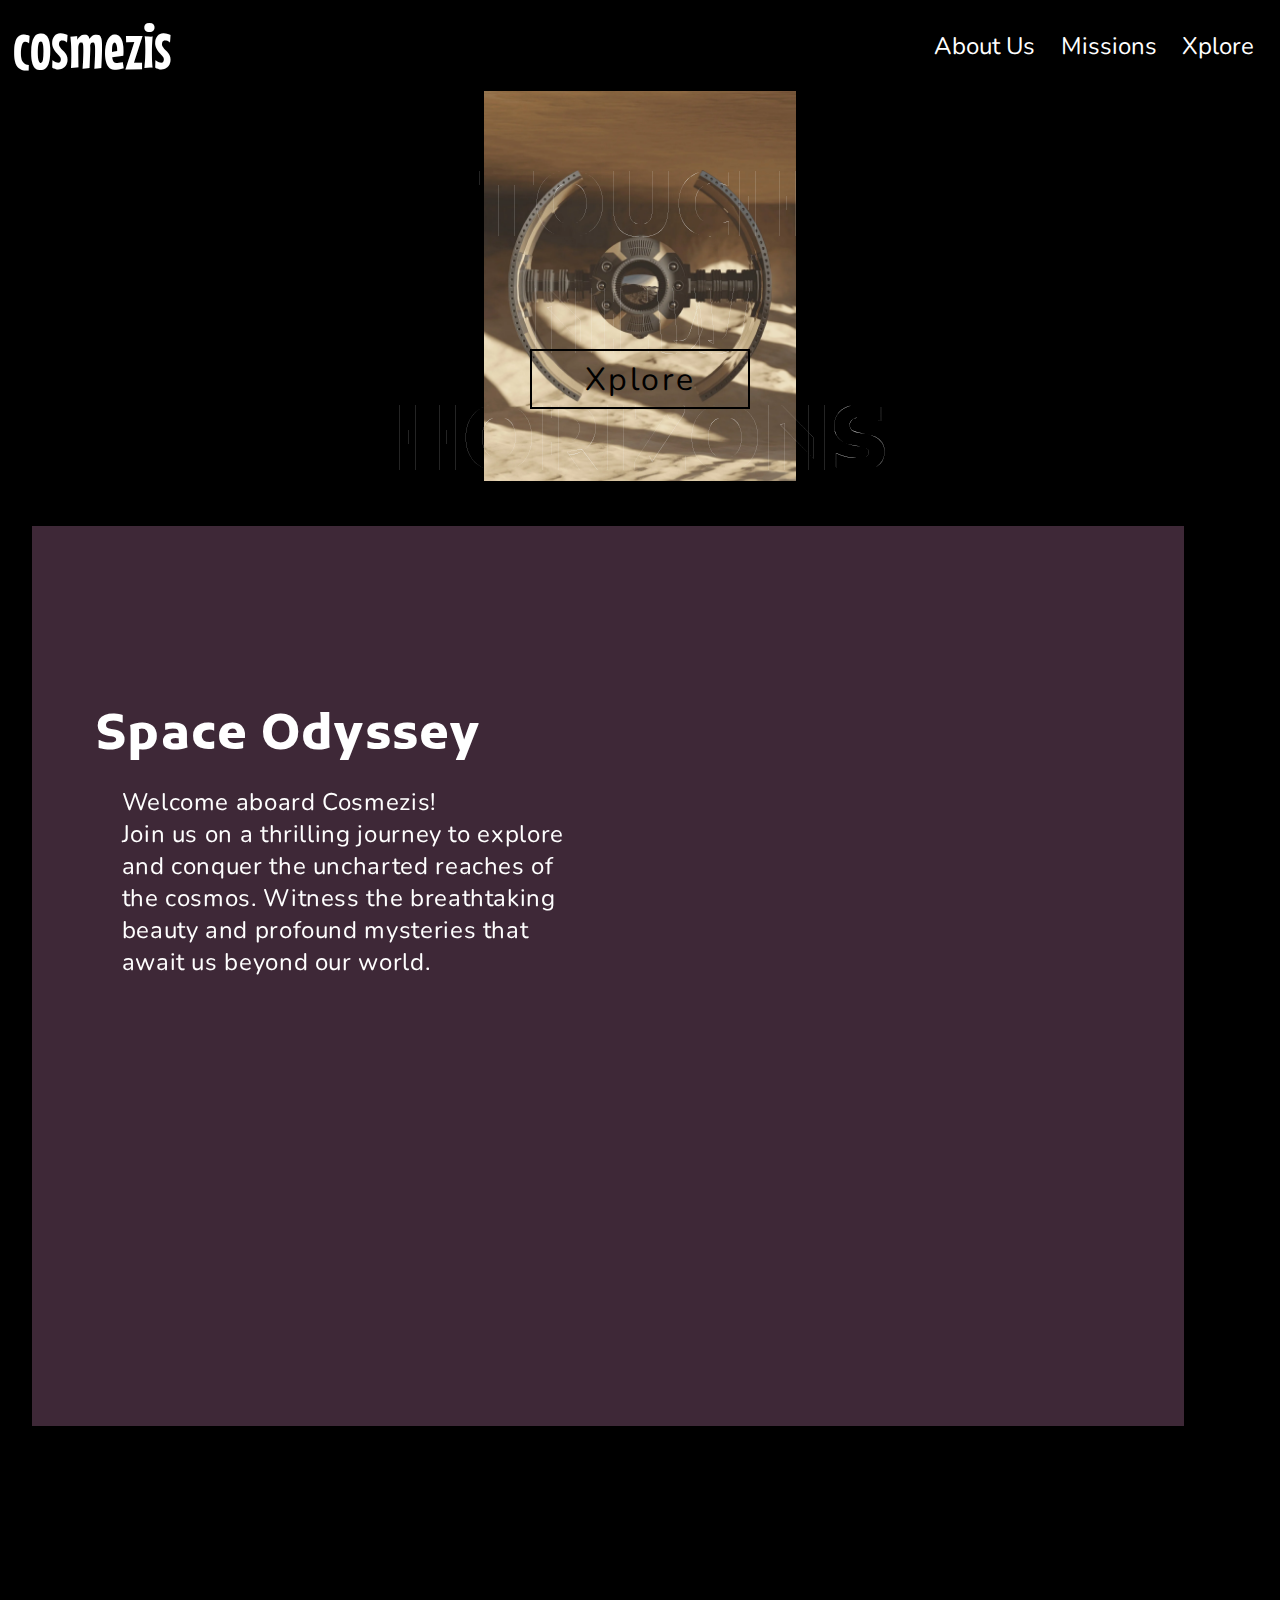
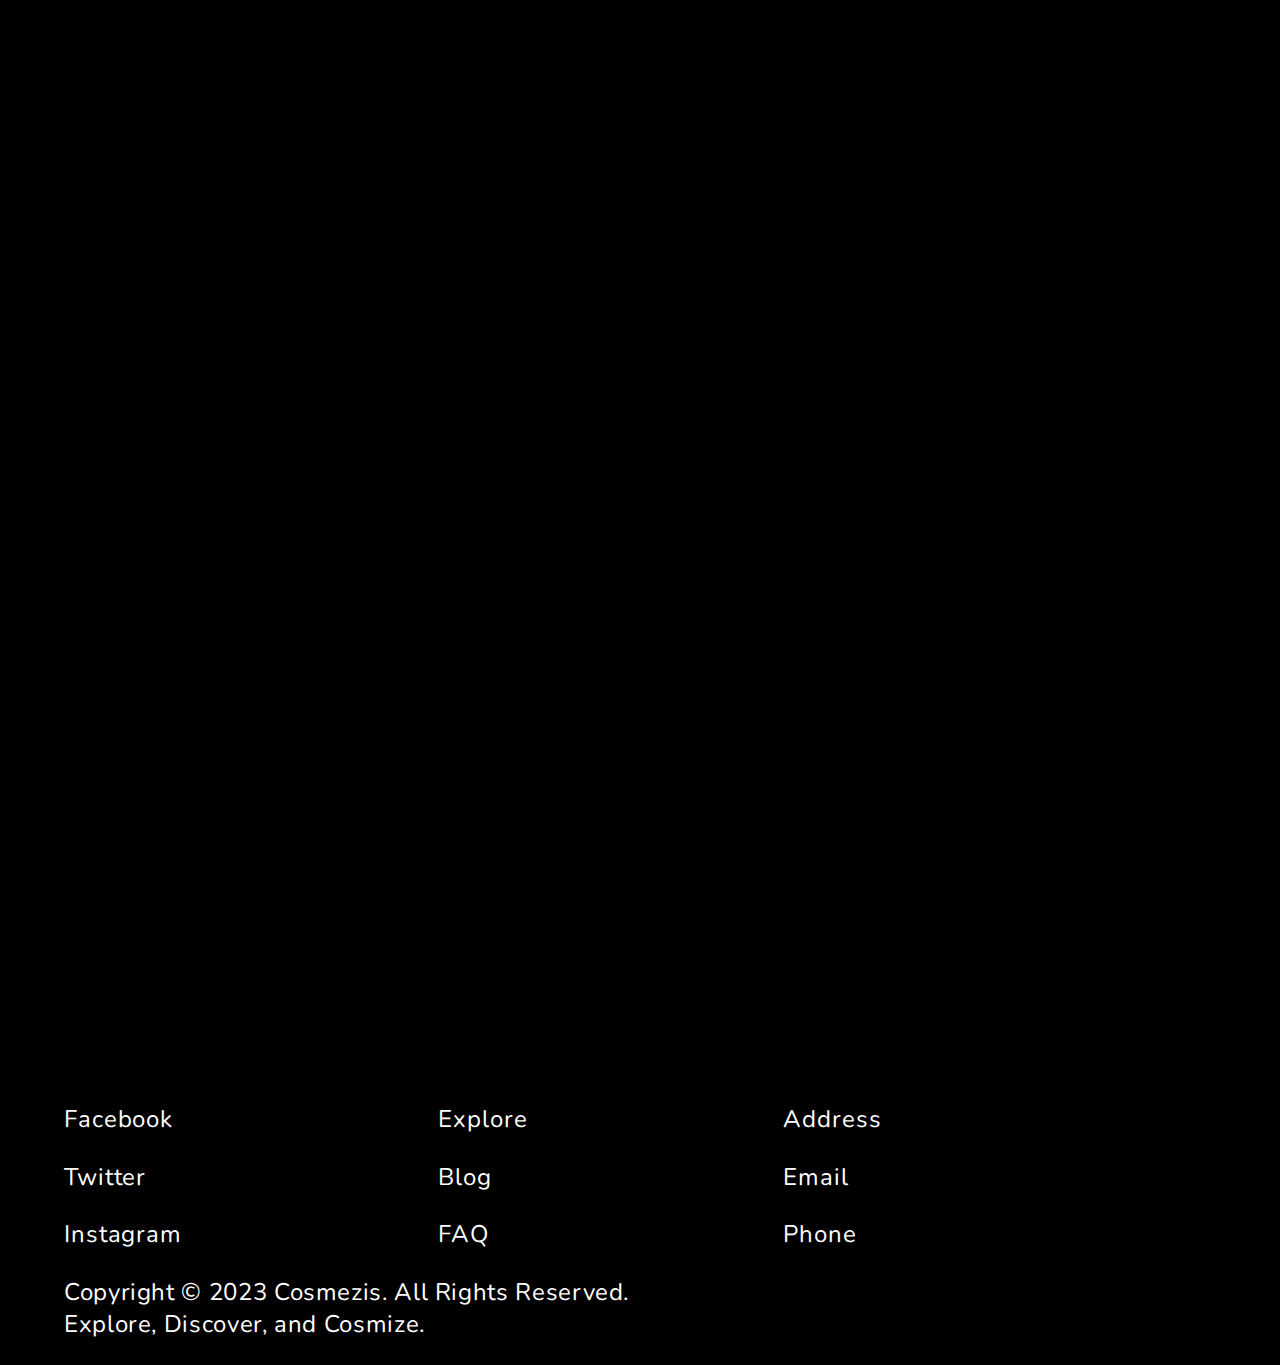
==== index.html @ ed0ce838 "transitions, button, and some effects" ====
<!DOCTYPE html>
<html lang="en">

<head>
    <meta charset="UTF-8">
    <meta name="viewport" content="width=device-width, initial-scale=1.0">


    <link rel="icon" type="image/webp" size="32x32" href="./img/cosmezis_logo.webp">
    <link
        href="https://fonts.googleapis.com/css2?family=Kufam&family=Mouse+Memoirs&family=Nunito:wght@200;300&display=swap"
        rel="stylesheet">
    <link rel="stylesheet" href="style.css">
    <script defer src="app.js"></script>
    <title>cosmezis</title>
</head>

<body>
    <nav>
        <div class="logo">
            <a href="">cosmezis</a>
        </div>
        <ul>
            <li><a class="nav-link" href="#about_us">About Us</a></li>
            <li><a class="nav-link" href="#missions">Missions</a></li>
            <li><a class="nav-link" href="">Xplore</a></li>
        </ul>
    </nav>
    <main>
        <section class="hero">
            <video autoplay loop muted playsinline class="hero_video">
                <source src="vid/by-Timo-Herbert-from-Pixabay.mp4" type="video/mp4">
            </video>
            <div class="hero_img"><img class="hiddenhero" src="img/pexels-Photo-by-Kristaps.webp"></div>
            <h1 class="hero_text hidden-hero-text">TOUCH NEW HORIZONS</h1>
            <button class="hero_btn">Xplore</button>
        </section>
        <section class="space hidden">
            <div class="space_text hidden">
                <h2 class="space_h">Space Odyssey</h2>
                <p class="space_p">Welcome aboard Cosmezis!<br>
                    Join us on a thrilling journey to explore<br>
                    and conquer the uncharted reaches of<br>
                    the cosmos. Witness the breathtaking <br>
                    beauty and profound mysteries that <br>
                    await us beyond our world.</p>
            </div>
            <div class="space_achieve hidden">
                <div>
                    <h3>250</h3>
                    <p>Galactic Destinations</p>
                </div>
                <div>
                    <h3>150</h3>
                    <p>Successful Missions</p>
                </div>
                <div>
                    <h3>500+</h3>
                    <p>Astro-Enthusiasts</p>
                </div>
            </div>
            <div class="space_img-bg hidden">
                <img src="img/dyson-sphere.webp" class="space_img hidden">
            </div>
        </section>
        <section class="about" id="about_us">
            <video autoplay loop muted playsinline class="about_video">
                <source src="vid/by-9991096-from-Pixabay.mp4" type="video/mp4">
            </video>
            <div class="about_text hidden">
                <div class="about_bg hidden">
                    <h2>About Us</h2>
                    <div class="about_p_bg hidden">
                        <p class="about_p">At Cosmezis, we're passionate pioneers of humanity's
                            cosmic adventure. Our team of bright minds and
                            fearless visionaries is committed to breaking barriers
                            and seeking hidden mysteries that lie beyond Earth.
                            Established in 2023, we've been on a remarkable
                            journey, fueled by the desire to explore, understand,
                            and touch new horizons in the universe.

                        <p class="p2">Our team comprises a diverse mix of scientists,
                            engineers, astronauts, and forward-thinkers, each
                            bringing their unique expertise to the cosmic journey.</p>
                        </p>
                    </div>

                </div>
            </div>
        </section>
        <section class="missions hiddenimg" id="missions">
            <h2 class="mission_h">Our Missions</h2>
            <div class="mission_img">
                <img class="hidden" src="img/space-colony.webp"><img class="hidden" src="img/alien-planet.webp"><img
                    class="hidden" src="img/black-hole-home.webp">
            </div>
        </section>
    </main>
    <footer>
        <div>
            <ul class="f-li">
                <li>Facebook</li>
                <li>Twitter</li>
                <li>Instagram</li>
            </ul>
            <ul class="f-li">
                <li>Explore</li>
                <li>Blog</li>
                <li>FAQ</li>
            </ul>
            <ul class="f-li">
                <li>Address</li>
                <li>Email</li>
                <li>Phone</li>
            </ul>
        </div>
        <p>Copyright © 2023 Cosmezis. All Rights Reserved.
            <br>Explore, Discover, and Cosmize.
        </p>
    </footer>
</body>

</html>
---- style.css ----
:root {
    --bg-color: #000000;
    --space-bg-col1: #3e2837;
    --space-bg-col2: #986189;
    --about-bg-col1: #71948d;
    --about-bg-col2: #4c674f;
    --missions-bg-col: #c28d3d;
    --text-color: #fff;
}

* {
    margin: 0;
    padding: 0;
    box-sizing: border-box;
}

html,
body {
    max-width: 100%;
    overflow-x: hidden;
    background-color: var(--missions-bg-col);
    color: var(--text-color);
}

main {
    display: flex;
    flex-direction: column;
    justify-content: center;
    align-items: center;
    background-color: var(--bg-color);
    color: var(--text-color);
}

/* body text and headings */
h2 {
    font-family: Kufam;
    font-size: 3rem;
    letter-spacing: .1vw;
}

h3 {
    font-size: 3rem;
}

h1 {
    font-family: Kufam;
    font-size: 7vw;
}

p {
    font-family: Nunito;
    font-size: 1.5rem;
    letter-spacing: .05vw;
}

footer,
.f-li {
    font-size: 1.5rem;
}

@media screen and (max-width: 992px) {
    h2 {
        font-size: 2.5rem;
    }

    h3 {
        font-size: 2.5rem;
    }

    p {
        font-size: 1.2rem;
    }

    nav ul .nav-link {
        font-size: 1.2rem;
    }

    footer,
    .f-li {
        font-size: 1.2rem;
    }
}

@media screen and (max-width: 450px) {
    h2 {
        font-size: 2rem;
    }

    h3 {
        font-size: 2rem;
    }

    p {
        font-size: 1rem;
    }

    nav ul .nav-link {
        font-size: .8rem;
    }

    footer,
    .f-li {
        font-size: 1rem;
    }
}

/* logo */
nav .logo a {
    font-family: Mouse Memoirs;
    font-size: 5vw;
    text-decoration: none;
    color: var(--text-color);
}

/* nav */
nav .nav-link {
    text-decoration: none;
    font-family: Nunito;
    color: var(--text-color);
    font-size: 1.5rem;
    position: relative;
}

nav .nav-link::after {
    content: '';
    width: 0;
    height: 2px;
    position: absolute;
    bottom: 0;
    left: 50%;
    transform: translateX(-50%);
    background: var(--text-color);
    transition: width 0.3s;
}

nav .nav-link:hover::after {
    width: 70%;
}

nav {
    display: flex;
    justify-content: space-between;
    color: var(--text-color);
    background-color: var(--bg-color);
    align-items: center;
    padding: 1vh 1vw;
}

nav ul {
    list-style: none;
    display: flex;
    gap: 2vw;
    margin-right: 1vw;
}

/* hero */
.hero {
    position: relative;
    padding: 10vh 10vw;
    display: flex;
    flex-direction: column;
    justify-content: center;
    align-items: center;
    background-color: var(--bg-color);
}

.hero video {
    max-height: 90%;
    max-width: 90vw;
    object-fit: cover;
}

.hero_text,
.hero_img,
.hero_btn {
    position: absolute;
    text-align: center;
}

.hero_text {
    top: 5vw;
}

.hero_btn {
    bottom: -2vh;
    width: 220px;
    height: 60px;
    position: relative;
    transition-duration: 0.3s;
    transition-timing-function: ease-out;
    background-color: transparent;
    border: 2px solid black;
    font-family: Nunito;
    font-size: 2rem;
    letter-spacing: .2vw;
    color: black;
    overflow: hidden;
}

.hero_btn:hover {
    transform: translateY(-8px);
}

.hero_img img {
    max-height: 100%;
    max-width: 70%;
    object-fit: contain;
}

.hero_img {
    top: 0;
    left: 0;
    right: 0;
    bottom: 0;
}

/* space odyssey section */
.space {
    position: relative;
    background-color: var(--space-bg-col1);
    margin-top: 5vh;
    height: 100vh;
    width: 90vw;
    margin-right: 5vw;
    display: flex;
    flex-direction: column;
}

.space_img-bg {
    background-color: var(--space-bg-col2);
    max-height: 80vh;
    max-width: 30vw;
    padding-bottom: 4vh;
    position: absolute;
    right: -10vh;
    bottom: 10vh;
}

.space_img {
    width: 100%;
    margin-top: -9vh;
    margin-left: -3vw;
}

.space_text {
    padding-top: 20vh;
    padding-left: 5vw;
}

.space_text p {
    padding-top: 2vh;
    padding-left: 2vw;
}

.space_achieve {
    display: flex;
    gap: 2vw;
    padding-top: 10vh;
    padding-left: 5vw;
}

/* about section */
.about {
    max-width: 100%;
    object-fit: cover;
    position: relative;
    background-color: var(--bg-color);
    overflow: hidden;
}

.about_text {
    position: absolute;
    top: 10vh;
    left: 10vw;
}

.about_bg {
    padding: 2vh;
    width: 50vw;
    height: 50vh;
}

.about_p_bg {
    padding: 1vh;
    margin-left: 3vw;
    width: 50vw;
    position: absolute;
    top: 10vh;
}

.about_bg {
    background-color: var(--about-bg-col1);
}

.about_p_bg {
    background-color: var(--about-bg-col2);
}

.p2 {
    padding-top: 1vh;
}

/* missions section */
.missions {
    width: 100%;
    background: var(--missions-bg-col);
    padding-top: 8vh;
    padding-bottom: 8vh;
}

.mission_h {
    margin-left: 10vw;
    padding-bottom: 3vh;
}

.mission_img {
    display: flex;
    flex-direction: row;
    justify-content: center;
    gap: 10vw;
}

.mission_img img {
    width: 20vw;
}

/* footer section */
footer {
    background-color: var(--bg-color);
    display: flex;
    flex-direction: column;
    padding: 5vw;
    padding-bottom: 2vw;
}

footer div {
    display: flex;
    flex-direction: row;
    gap: 20vw;
}

.f-li {
    list-style: none;
    font-family: Nunito;
    letter-spacing: .1vh;
}

footer ul li {
    margin-bottom: 2vw;
}

/* transition */

.no-webkit-fill {
    -webkit-text-fill-color: #fff !important;
}

.hidden {
    opacity: 0;
    filter: blur(5px);
    transform: translateX(-100%);
    transition: all 1s;
}

.hiddenimg {
    opacity: 0;
    filter: blur(5px);
    transform: translateX(-100%);
    transition: all .5s;
}

.hidden-hero-text {
    opacity: 0;
    -webkit-text-fill-color: transparent;
    -webkit-text-stroke: 0.1px white;
    transform: translateY(30vh);
    transition: all 1.5s ease-in-out;
}

.hiddenhero {
    opacity: 0;
    transform: scale(.8);
    transition: all 1.5s ease;
}

.show {
    opacity: 1;
    filter: blur(0);
    transform: translateX(0);
    transform: scale(1);
}



















/* for small screens */
@media screen and (max-width: 990px) {
    .space_img-bg {
        background-color: transparent;
        bottom: 5vh;
    }

    .hero_btn {
        bottom: -6vh;
        font-size: 1.3rem;
        width: 160px;
        height: 45px;
    }
}

@media screen and (max-width: 550px) {
    .space {
        max-height: 75vh;
        margin-right: 0;
    }

    .space_img-bg {
        background-color: transparent;
        right: 30vw;
        max-height: 60vh;
        padding-bottom: 0vh;
        top: 67vh;
    }

    .space_img {
        width: 100%;
    }

    .space_text {
        padding-top: 10vh;
    }

    .about {
        max-height: 90vh;
    }

    .about_bg {
        width: 70vw;
        height: 50vh;
    }

    .about_p_bg {
        width: 70vw;
    }

    .space_achieve {
        padding-top: 5vh;

    }

    .hero_btn {
        bottom: -6vh;
        font-size: 1.3rem;
        width: 120px;
        height: 40px;
    }
}

@media screen and (max-width: 420px) {
    .hero_btn {
        bottom: -7vh;
        font-size: 1rem;
        width: 100px;
        height: 30px;
        border: 1px solid black;
    }
}
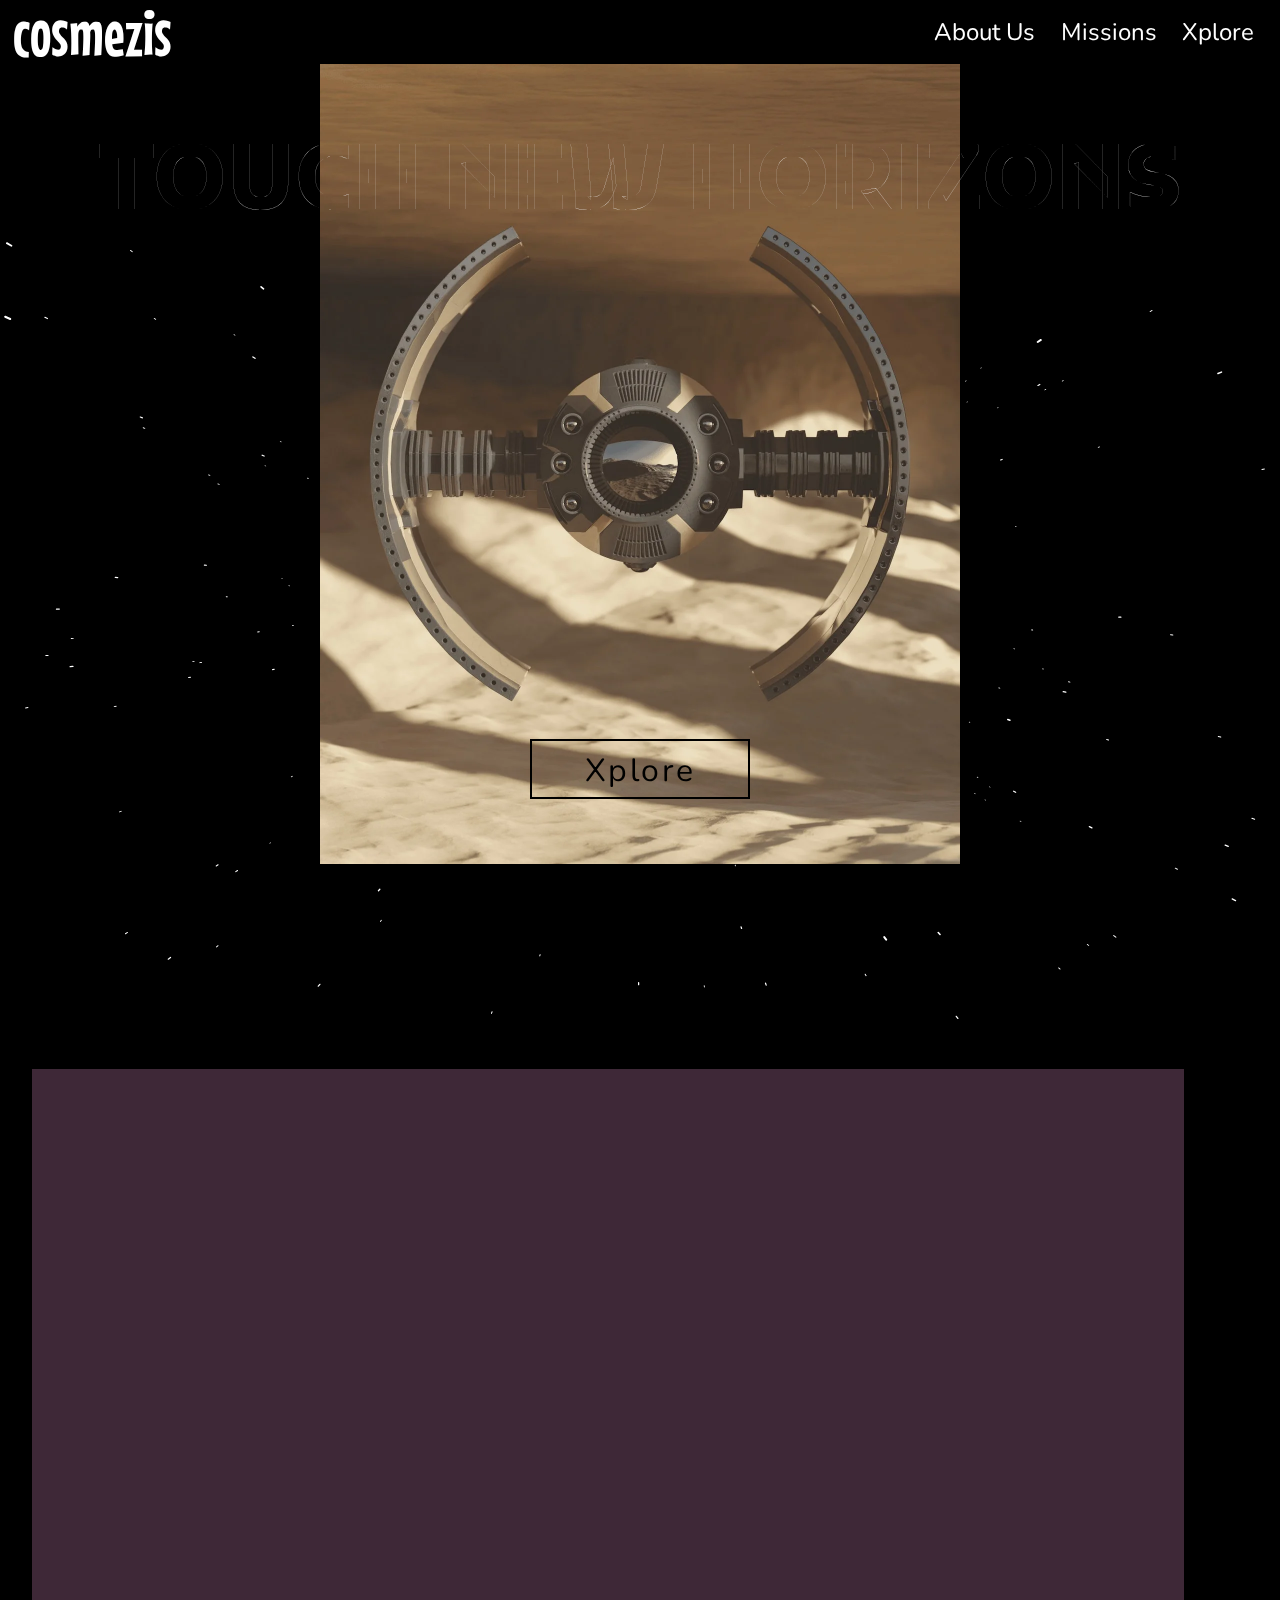
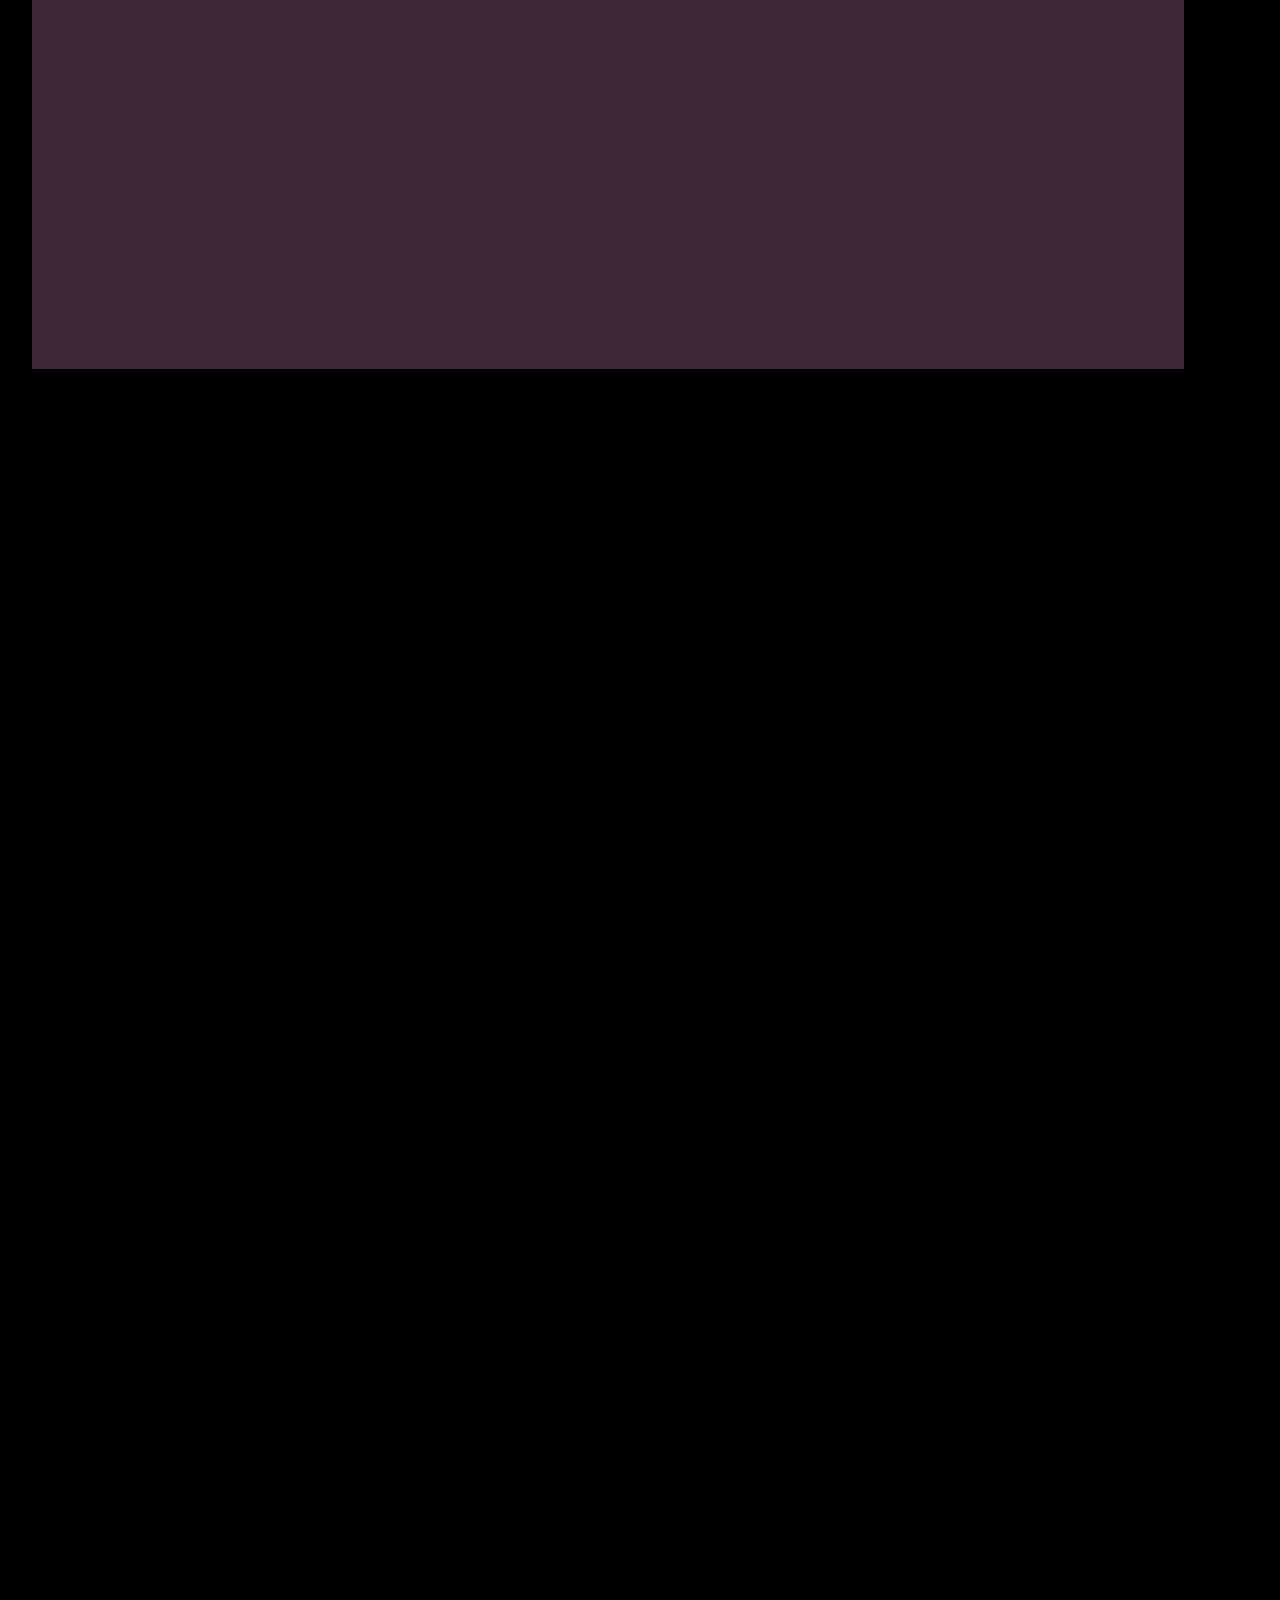
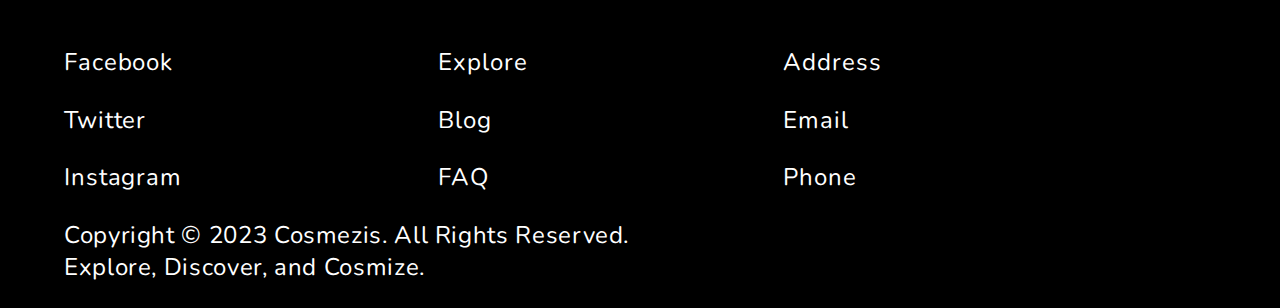
==== commit dd759462: "hero background and border animation and play music in page" ====
--- a/index.html
+++ b/index.html
@@ -28,12 +28,20 @@
     </nav>
     <main>
         <section class="hero">
-            <video autoplay loop muted playsinline class="hero_video">
-                <source src="vid/by-Timo-Herbert-from-Pixabay.mp4" type="video/mp4">
+            <div class="star"><canvas id="c"></canvas></div>
+            <!-- <video autoplay loop muted playsinline class="hero_video"> -->
+            <source src="vid/by-Timo-Herbert-from-Pixabay.mp4" type="video/mp4">
             </video>
             <div class="hero_img"><img class="hiddenhero" src="img/pexels-Photo-by-Kristaps.webp"></div>
             <h1 class="hero_text hidden-hero-text">TOUCH NEW HORIZONS</h1>
-            <button class="hero_btn">Xplore</button>
+            <div class="hero_btn hidden-hero-btn">
+                <a href="#">
+                    <span></span>
+                    <span></span>
+                    <span></span>
+                    <span></span>Xplore</a>
+            </div>
+            <!-- <button class="hero_btn hidden-hero-btn">Xplore</button> -->
         </section>
         <section class="space hidden">
             <div class="space_text hidden">
@@ -95,6 +103,10 @@
                     class="hidden" src="img/black-hole-home.webp">
             </div>
         </section>
+        <audio id="spaceMusic">
+            <source src="music/after-dark-pandora-cody-chillwithme.mp3" type="audio/mp3">
+            <source src="music/KQEJO-emphasis.mp3" type="audio/mp3">
+        </audio>
     </main>
     <footer>
         <div>
@@ -118,6 +130,7 @@
             <br>Explore, Discover, and Cosmize.
         </p>
     </footer>
+    <div></div>
 </body>
 
-</html>
+</html>--- a/style.css
+++ b/style.css
@@ -29,6 +29,7 @@
     align-items: center;
     background-color: var(--bg-color);
     color: var(--text-color);
+    padding-top: 5vw;
 }
 
 /* body text and headings */
@@ -138,12 +139,21 @@
 }
 
 nav {
+    position: fixed;
+    top: 0;
+    left: 0;
+    right: 0;
+    z-index: 5;
     display: flex;
     justify-content: space-between;
     color: var(--text-color);
     background-color: var(--bg-color);
     align-items: center;
     padding: 1vh 1vw;
+    margin-top: 0;
+    margin-bottom: 0;
+    max-height: 5vw;
+    transition: 0.5s;
 }
 
 nav ul {
@@ -162,13 +172,24 @@
     justify-content: center;
     align-items: center;
     background-color: var(--bg-color);
-}
-
-.hero video {
+
+    overflow: hidden;
+    width: 100%;
+}
+
+/* .hero video {
     max-height: 90%;
     max-width: 90vw;
     object-fit: cover;
-}
+} */
+
+.hero .star {
+    aspect-ratio: 16 / 9;
+    max-height: 90%;
+    max-width: 90vw;
+    object-fit: cover;
+}
+
 
 .hero_text,
 .hero_img,
@@ -181,29 +202,9 @@
     top: 5vw;
 }
 
-.hero_btn {
-    bottom: -2vh;
-    width: 220px;
-    height: 60px;
-    position: relative;
-    transition-duration: 0.3s;
-    transition-timing-function: ease-out;
-    background-color: transparent;
-    border: 2px solid black;
-    font-family: Nunito;
-    font-size: 2rem;
-    letter-spacing: .2vw;
-    color: black;
-    overflow: hidden;
-}
-
-.hero_btn:hover {
-    transform: translateY(-8px);
-}
-
 .hero_img img {
     max-height: 100%;
-    max-width: 70%;
+    max-width: 70vw;
     object-fit: contain;
 }
 
@@ -377,6 +378,12 @@
     transition: all 1.5s ease-in-out;
 }
 
+.hidden-hero-btn {
+    opacity: 0;
+    transform: translateY(10vh);
+    transition: all 1s ease-in-out;
+}
+
 .hiddenhero {
     opacity: 0;
     transform: scale(.8);
@@ -390,25 +397,163 @@
     transform: scale(1);
 }
 
-
-
-
-
-
-
-
-
-
-
-
-
-
-
-
-
-
-
-/* for small screens */
+nav.fixed {
+    position: fixed;
+    top: 0;
+    left: 0;
+    right: 0;
+    background-color: var(--bg-color);
+    z-index: 1;
+    transition: 0.5sec;
+}
+
+
+/* hero button */
+
+.hero_btn {
+    /* bottom: 15vh; */
+    width: 220px;
+    height: 60px;
+    position: relative;
+    background-color: transparent;
+    border: 2px solid black;
+    font-family: Nunito;
+    font-size: 2rem;
+    letter-spacing: .2vw;
+    overflow: hidden;
+    padding-top: .9vh;
+}
+
+.hero_btn a {
+    text-decoration: none;
+    color: #000000;
+}
+
+.hero_btn:hover {
+    transform: translateY(-8px);
+    transition: all .3s ease-in-out;
+}
+
+.hero_btn a span {
+    position: absolute;
+    display: block;
+}
+
+.hero_btn a span:nth-child(1) {
+    top: 0;
+    left: -100%;
+    width: 100%;
+    height: 2px;
+    background: linear-gradient(90deg, transparent, #000000);
+    animation: xo-speed-1 1s linear infinite;
+}
+
+@keyframes xo-speed-1 {
+    0% {
+        left: -100%;
+    }
+
+    50%,
+    100% {
+        left: 100%;
+    }
+}
+
+.hero_btn a span:nth-child(2) {
+    top: -100%;
+    right: 0;
+    width: 2px;
+    height: 100%;
+    background: linear-gradient(180deg, transparent, #000000);
+    animation: btn-anim2 1s linear infinite;
+    animation-delay: .25s
+}
+
+@keyframes btn-anim2 {
+    0% {
+        top: -100%;
+    }
+
+    50%,
+    100% {
+        top: 100%;
+    }
+}
+
+.hero_btn a span:nth-child(3) {
+    bottom: 0;
+    right: -100%;
+    width: 100%;
+    height: 2px;
+    background: linear-gradient(270deg, transparent, #000000);
+    animation: btn-anim3 1s linear infinite;
+    animation-delay: .5s
+}
+
+@keyframes btn-anim3 {
+    0% {
+        right: -100%;
+    }
+
+    50%,
+    100% {
+        right: 100%;
+    }
+}
+
+.hero_btn a span:nth-child(4) {
+    bottom: -100%;
+    left: 0;
+    width: 2px;
+    height: 100%;
+    background: linear-gradient(360deg, transparent, #000000);
+    animation: btn-anim4 1s linear infinite;
+    animation-delay: .75s
+}
+
+@keyframes btn-anim4 {
+    0% {
+        bottom: -100%;
+    }
+
+    50%,
+    100% {
+        bottom: 100%;
+    }
+}
+
+
+
+
+
+
+
+
+
+
+
+
+
+/* for diffrent screens */
+@media screen and (min-width: 1000px) {
+    .hero .star {
+        aspect-ratio: 16 / 9;
+        max-height: 90%;
+        max-width: 100vw;
+        object-fit: cover;
+    }
+
+    .hero_img img {
+        max-height: 100%;
+        max-width: 50vw;
+        object-fit: contain;
+    }
+
+    .hero_btn {
+        bottom: 15vh;
+    }
+}
+
 @media screen and (max-width: 990px) {
     .space_img-bg {
         background-color: transparent;
@@ -464,7 +609,7 @@
     }
 
     .hero_btn {
-        bottom: -6vh;
+        bottom: -5vh;
         font-size: 1.3rem;
         width: 120px;
         height: 40px;
@@ -473,7 +618,7 @@
 
 @media screen and (max-width: 420px) {
     .hero_btn {
-        bottom: -7vh;
+        bottom: -3.5vh;
         font-size: 1rem;
         width: 100px;
         height: 30px;
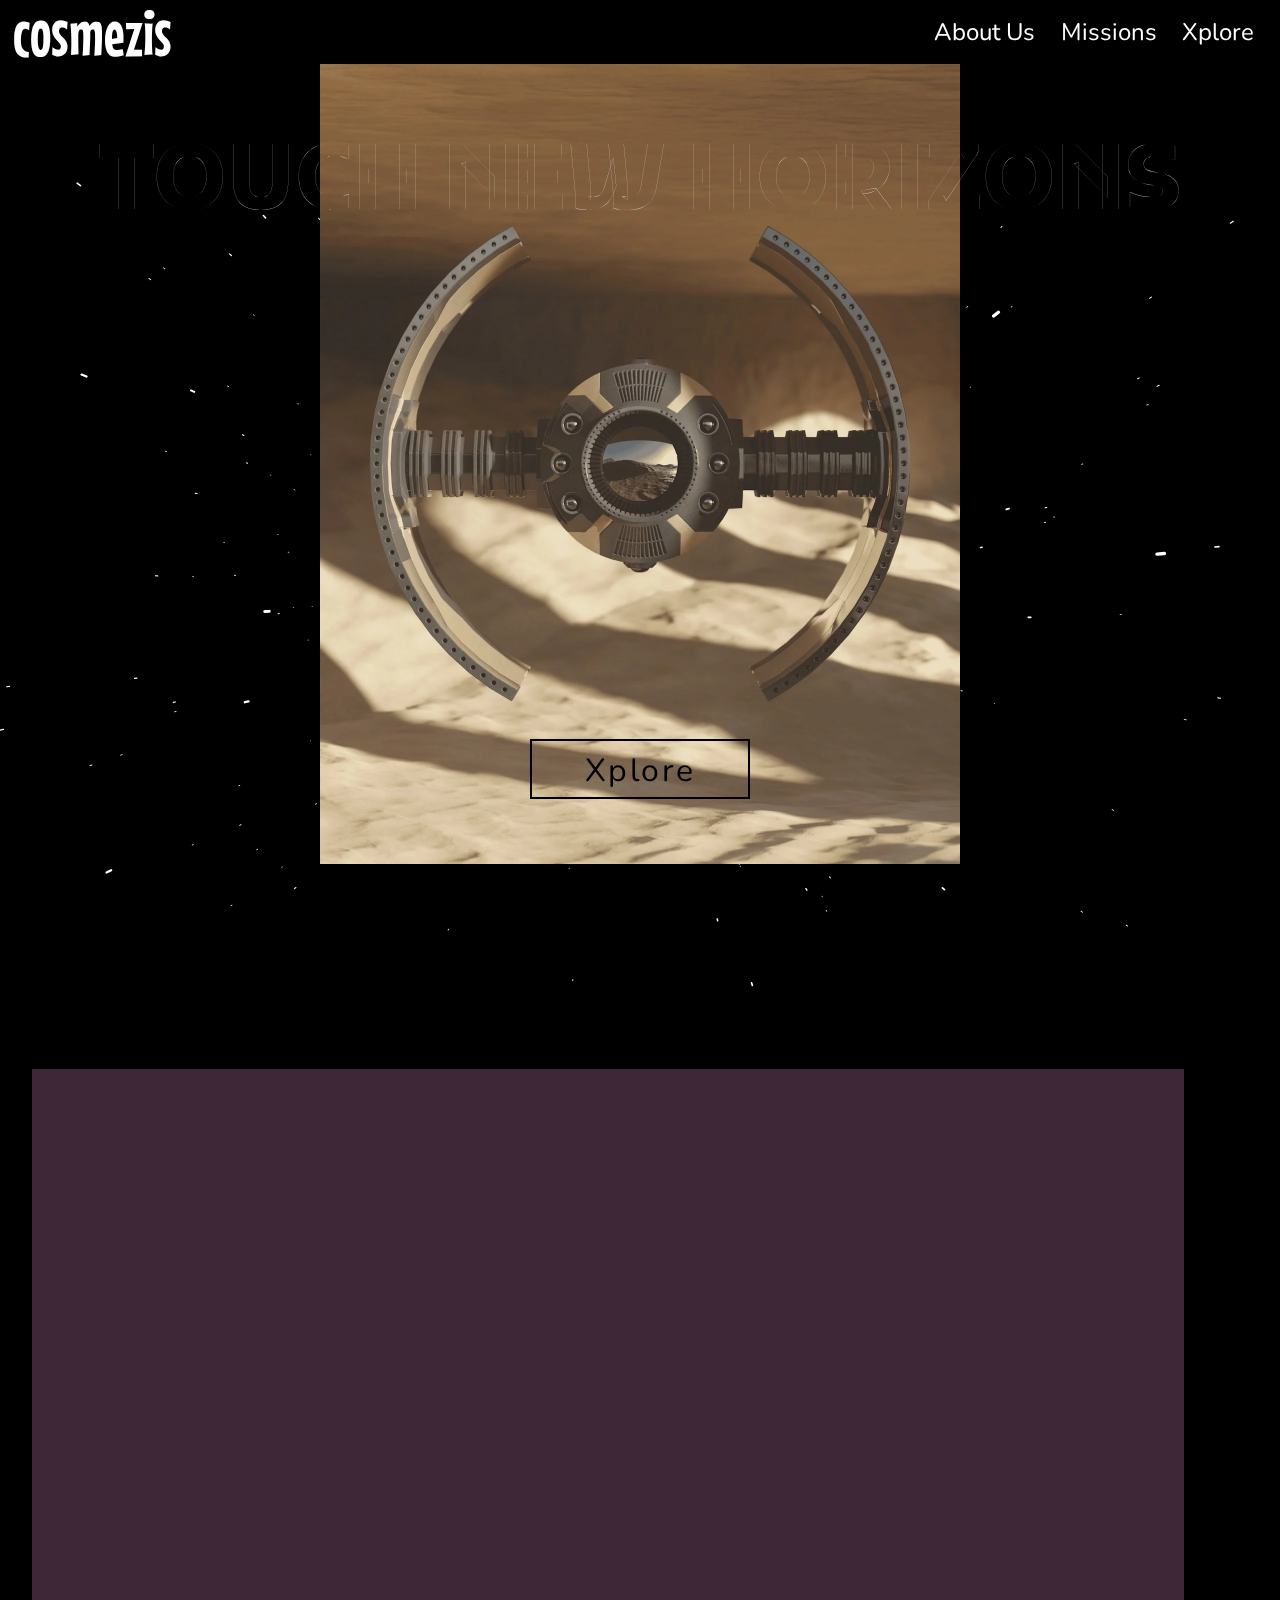
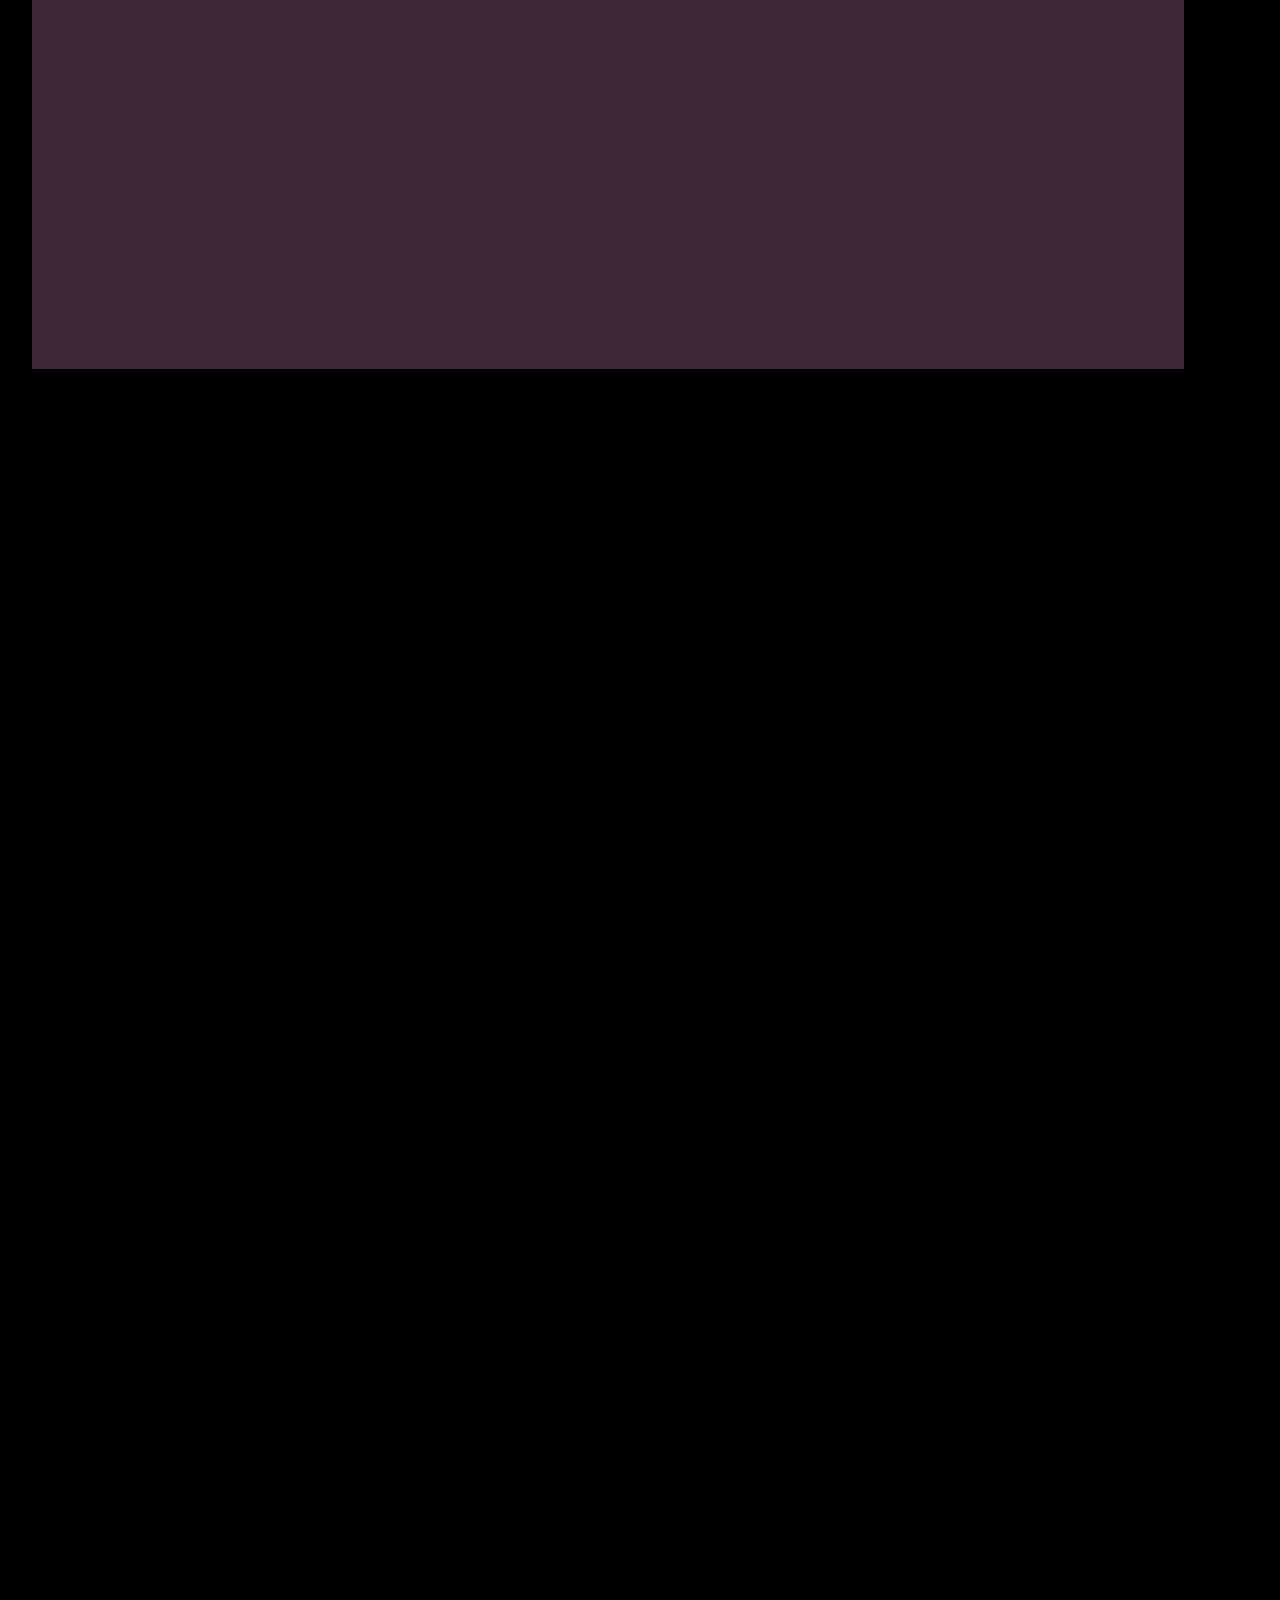
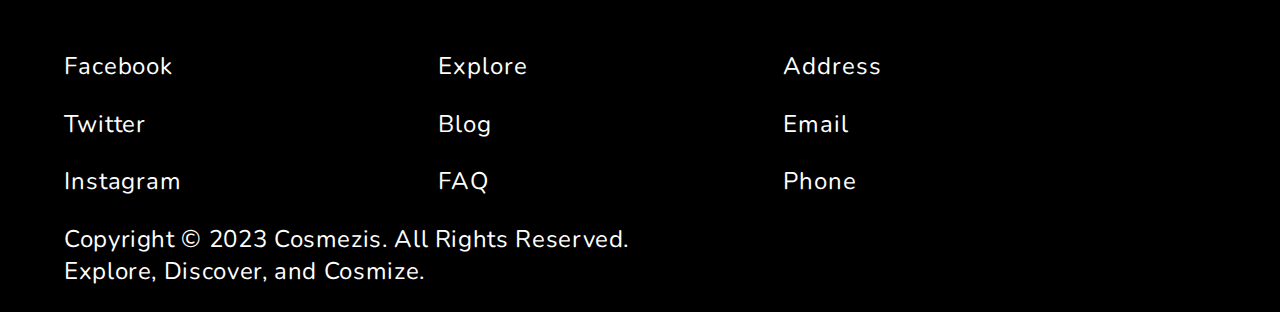
==== commit ad539a2f: "image card hover effect" ====
--- a/index.html
+++ b/index.html
@@ -99,8 +99,39 @@
         <section class="missions hiddenimg" id="missions">
             <h2 class="mission_h">Our Missions</h2>
             <div class="mission_img">
-                <img class="hidden" src="img/space-colony.webp"><img class="hidden" src="img/alien-planet.webp"><img
-                    class="hidden" src="img/black-hole-home.webp">
+                <div class="mission-item">
+                    <div class="img__box">
+                        <img class="hidden" src="img/space-colony.webp">
+                    </div>
+                    <div class="content">
+                        <p class="content__text">
+                            A bustling space colony on Seraphix Prime in the Velorian Galaxy, highlighting our
+                            unwavering commitment to cosmic...<em><b>Read more and other missions</b></em>
+                        </p>
+                    </div>
+                </div>
+                <div class="mission-item">
+                    <div class="img__box">
+                        <img class="hidden" src="img/alien-planet.webp">
+                    </div>
+                    <div class="content">
+                        <p class="content__text">
+                            Gardens of Lunaria on the Moon of Andromeda's Verdant Star. Here, towering, alien blooms
+                            paint...<em><b>Read more and other missions</b></em>
+                        </p>
+                    </div>
+                </div>
+                <div class="mission-item">
+                    <div class="img__box">
+                        <img class="hidden" src="img/black-hole-home.webp">
+                    </div>
+                    <div class="content">
+                        <p class="content__text">
+                            Embark on a visual journey through "Nomad's Hope," an interstellar ark. This colossal
+                            vessel...<em><b>Read more and other missions</b></em>
+                        </p>
+                    </div>
+                </div>
             </div>
         </section>
         <audio id="spaceMusic">
--- a/style.css
+++ b/style.css
@@ -54,6 +54,12 @@
     letter-spacing: .05vw;
 }
 
+.content__text {
+    font-size: 1.1rem;
+    letter-spacing: .01vw;
+    color: #fff;
+}
+
 footer,
 .f-li {
     font-size: 1.5rem;
@@ -72,6 +78,10 @@
         font-size: 1.2rem;
     }
 
+    .content__text {
+        font-size: 0.7rem;
+    }
+
     nav ul .nav-link {
         font-size: 1.2rem;
     }
@@ -93,6 +103,10 @@
 
     p {
         font-size: 1rem;
+    }
+
+    .content__text {
+        font-size: 0.6rem;
     }
 
     nav ul .nav-link {
@@ -522,7 +536,51 @@
     }
 }
 
-
+/* mission image text transition*/
+
+.mission-item {
+    position: relative;
+    overflow: hidden;
+    overflow: hidden;
+}
+
+.img__box img {
+    max-width: 100%;
+    max-height: 100%;
+    object-fit: cover;
+}
+
+.img__box {
+    width: 100%;
+    height: 100%;
+    overflow: hidden;
+    transition: 0.5s;
+}
+
+.content {
+    width: 50%;
+    height: 98.8%;
+    position: absolute;
+    top: 0;
+    background-color: #000000;
+    transform-origin: left;
+    transition: 0.5s;
+    transform: translateX(-100%);
+    overflow: hidden;
+}
+
+.content__text {
+    padding: 0.3vw;
+
+}
+
+.mission-item:hover .content {
+    transform: rotateY(0deg);
+}
+
+.mission-item:hover .img__box {
+    transform: translateX(50%);
+}
 
 
 
@@ -618,10 +676,24 @@
 
 @media screen and (max-width: 420px) {
     .hero_btn {
-        bottom: -3.5vh;
-        font-size: 1rem;
-        width: 100px;
-        height: 30px;
+        bottom: -2vh;
+        font-size: .9rem;
+        width: 80px;
+        height: 25px;
         border: 1px solid black;
+        padding-top: 2px;
+        padding-bottom: 5px;
+    }
+}
+
+@media screen and (max-width: 350px) {
+    .hero_btn {
+        bottom: -3vh;
+        font-size: .7rem;
+        width: 70px;
+        height: 20px;
+        padding-top: 2px;
+        padding-bottom: 5px;
+        border: 1px solid black;
     }
 }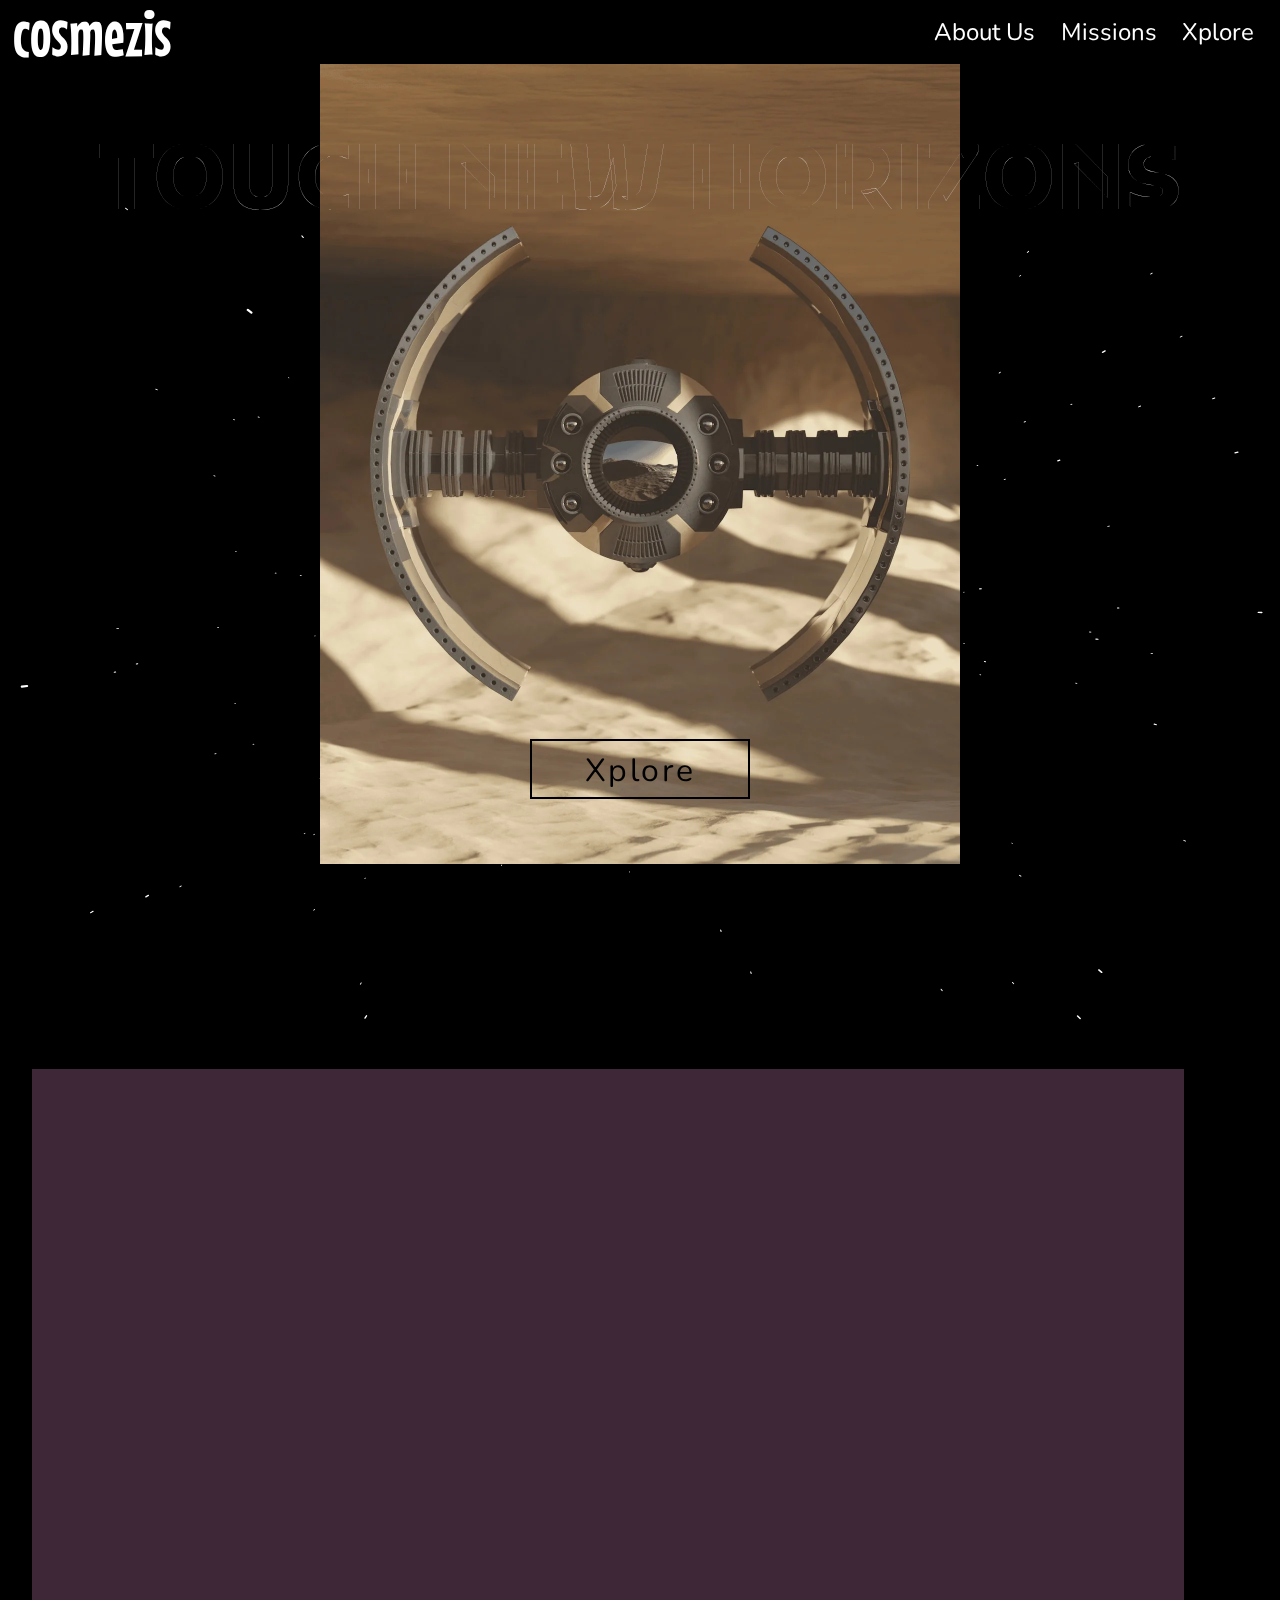
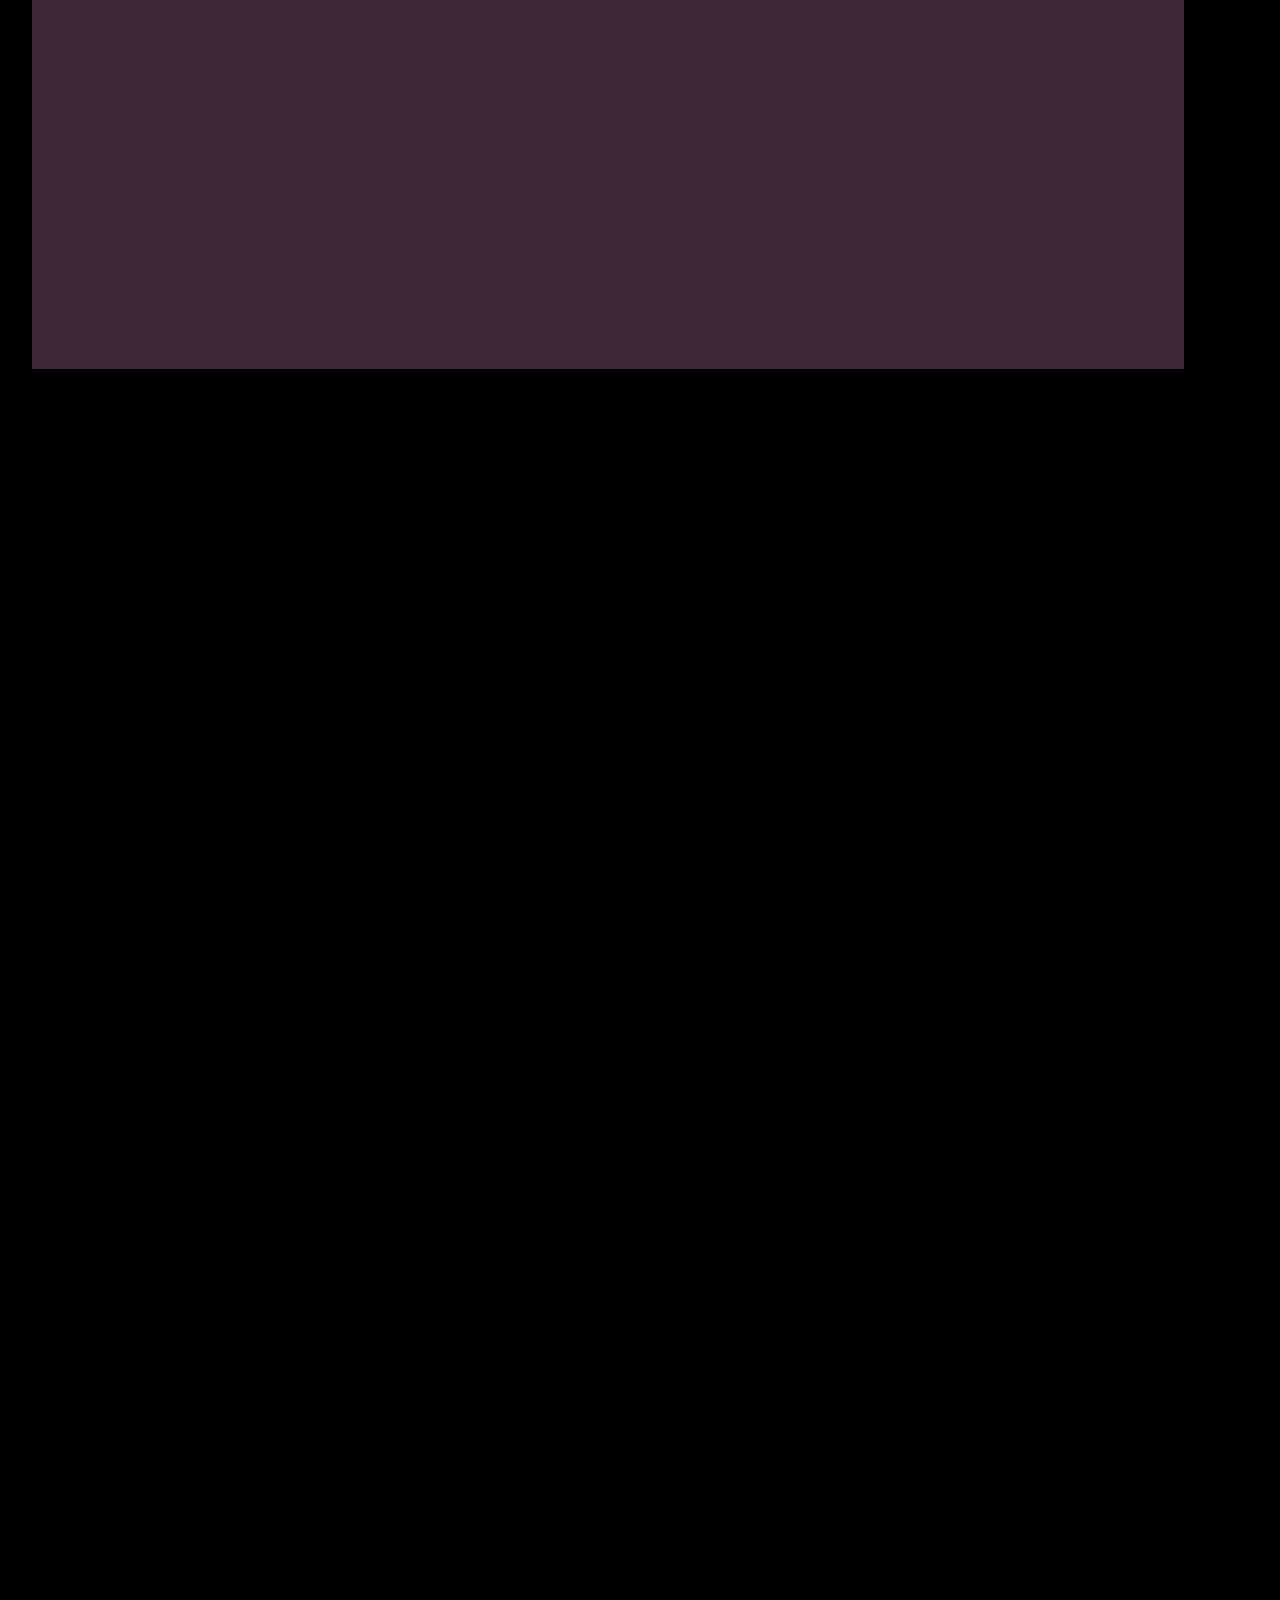
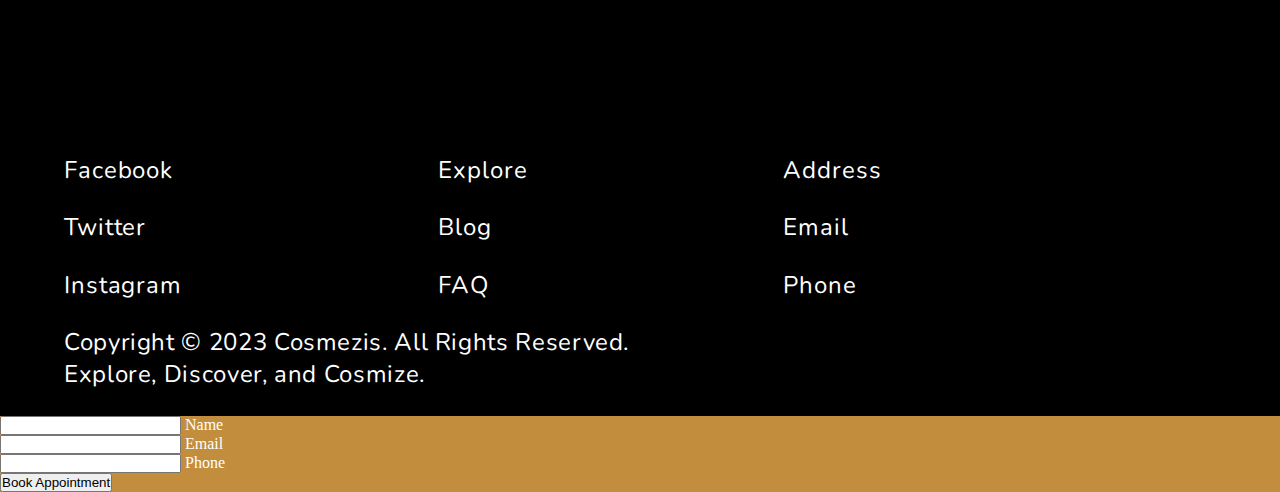
==== commit 74c6eb74: "modal for hero btn" ====
--- a/index.html
+++ b/index.html
@@ -6,11 +6,12 @@
     <meta name="viewport" content="width=device-width, initial-scale=1.0">
 
 
-    <link rel="icon" type="image/webp" size="32x32" href="./img/cosmezis_logo.webp">
+    <link rel="icon" type="image/webp" size="32x32" href="./img/cosmezis_logo.webp" alt="cosmezis logo">
     <link
         href="https://fonts.googleapis.com/css2?family=Kufam&family=Mouse+Memoirs&family=Nunito:wght@200;300&display=swap"
         rel="stylesheet">
     <link rel="stylesheet" href="style.css">
+    
     <script defer src="app.js"></script>
     <title>cosmezis</title>
 </head>
@@ -23,19 +24,22 @@
         <ul>
             <li><a class="nav-link" href="#about_us">About Us</a></li>
             <li><a class="nav-link" href="#missions">Missions</a></li>
-            <li><a class="nav-link" href="">Xplore</a></li>
+            <li><a class="nav-link xplore" href="javascript:;">Xplore</a></li>
         </ul>
     </nav>
     <main>
+
         <section class="hero">
+
             <div class="star"><canvas id="c"></canvas></div>
             <!-- <video autoplay loop muted playsinline class="hero_video"> -->
             <source src="vid/by-Timo-Herbert-from-Pixabay.mp4" type="video/mp4">
             </video>
-            <div class="hero_img"><img class="hiddenhero" src="img/pexels-Photo-by-Kristaps.webp"></div>
+            <div class="hero_img"><img class="hiddenhero" src="img/pexels-Photo-by-Kristaps.webp"
+                    alt="ExoTerra drone for navigation and exploration"></div>
             <h1 class="hero_text hidden-hero-text">TOUCH NEW HORIZONS</h1>
             <div class="hero_btn hidden-hero-btn">
-                <a href="#">
+                <a href="javascript:;" class="btn">
                     <span></span>
                     <span></span>
                     <span></span>
@@ -43,6 +47,7 @@
             </div>
             <!-- <button class="hero_btn hidden-hero-btn">Xplore</button> -->
         </section>
+
         <section class="space hidden">
             <div class="space_text hidden">
                 <h2 class="space_h">Space Odyssey</h2>
@@ -68,7 +73,8 @@
                 </div>
             </div>
             <div class="space_img-bg hidden">
-                <img src="img/dyson-sphere.webp" class="space_img hidden">
+                <img src="img/dyson-sphere.webp" class="space_img hidden"
+                    alt="Dyson's Veil: This ambitious engineering feat encapsulates an entire star, a colossal sphere encompassing its energy, marking humanity's audacious leap toward harnessing celestial power on an unprecedented scale.">
             </div>
         </section>
         <section class="about" id="about_us">
@@ -101,9 +107,9 @@
             <div class="mission_img">
                 <div class="mission-item">
                     <div class="img__box">
-                        <img class="hidden" src="img/space-colony.webp">
-                    </div>
-                    <div class="content">
+                        <img class="hidden" src="img/space-colony.webp" alt="space colony on Seraphix Prime">
+                    </div>
+                    <div class="img-content">
                         <p class="content__text">
                             A bustling space colony on Seraphix Prime in the Velorian Galaxy, highlighting our
                             unwavering commitment to cosmic...<em><b>Read more and other missions</b></em>
@@ -112,9 +118,10 @@
                 </div>
                 <div class="mission-item">
                     <div class="img__box">
-                        <img class="hidden" src="img/alien-planet.webp">
-                    </div>
-                    <div class="content">
+                        <img class="hidden" src="img/alien-planet.webp"
+                            alt="Towering high flowers of Gardens of Lunaria">
+                    </div>
+                    <div class="img-content">
                         <p class="content__text">
                             Gardens of Lunaria on the Moon of Andromeda's Verdant Star. Here, towering, alien blooms
                             paint...<em><b>Read more and other missions</b></em>
@@ -123,9 +130,10 @@
                 </div>
                 <div class="mission-item">
                     <div class="img__box">
-                        <img class="hidden" src="img/black-hole-home.webp">
-                    </div>
-                    <div class="content">
+                        <img class="hidden" src="img/black-hole-home.webp"
+                            alt="An engineer floating near Nomad's Hope ark">
+                    </div>
+                    <div class="img-content">
                         <p class="content__text">
                             Embark on a visual journey through "Nomad's Hope," an interstellar ark. This colossal
                             vessel...<em><b>Read more and other missions</b></em>
@@ -161,7 +169,32 @@
             <br>Explore, Discover, and Cosmize.
         </p>
     </footer>
-    <div></div>
+    <div class="modal-wrapper">
+        <div class="modal">
+            <div class="head">
+                <a class="btn-close" href="javascript:;"></a>
+            </div>
+            <div class="modal-content">
+                <div class="form-box">
+                    <form>
+                        <div class="form-detail">
+                            <input type="text" name="name" id="name" required="">
+                            <label for="name">Name</label>
+                        </div>
+                        <div class="form-detail">
+                            <input type="email" name="email" id="email" required="">
+                            <label for="email">Email</label>
+                        </div>
+                        <div class="form-detail">
+                            <input type="tel" name="phone" id="phone" required="">
+                            <label for="phone">Phone</label>
+                        </div>
+                        <button type="submit">Book Appointment</button>
+                    </form>
+                </div>
+            </div>
+        </div>
+    </div>
 </body>
 
-</html>+</html>
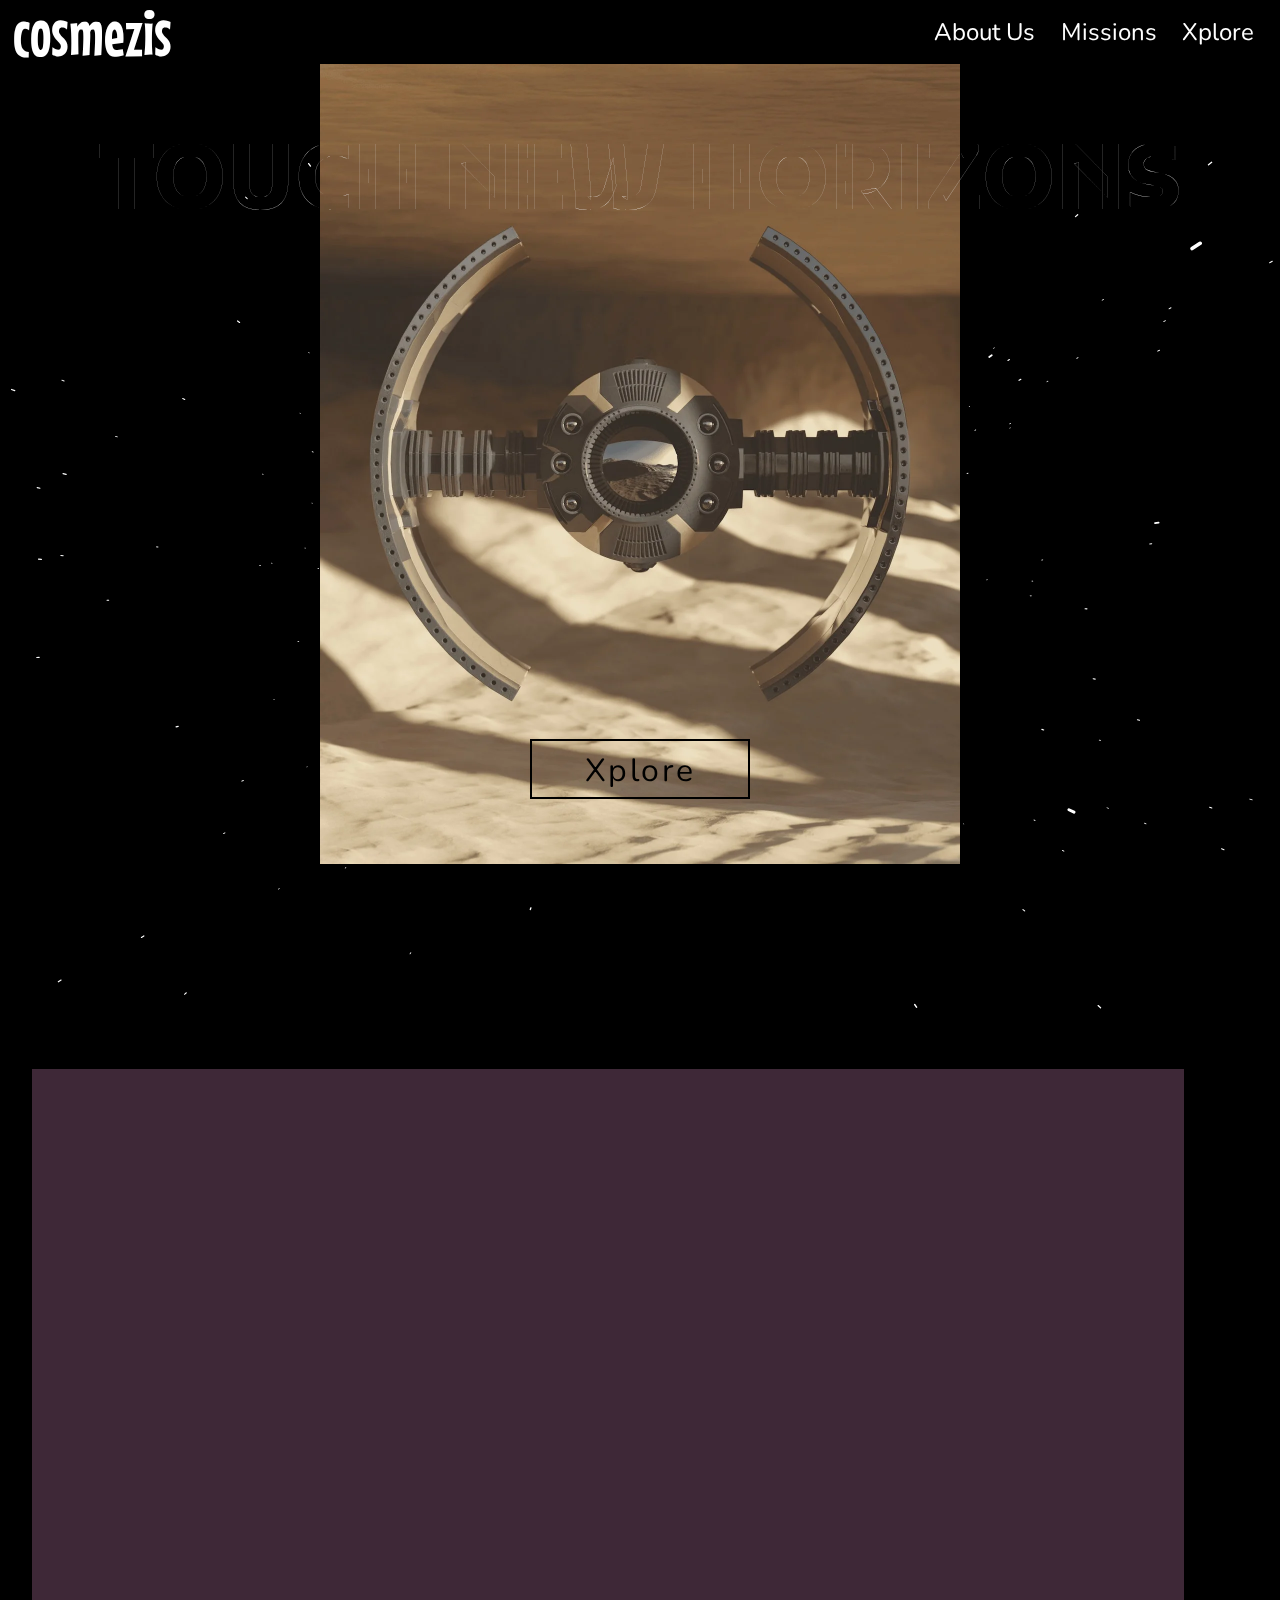
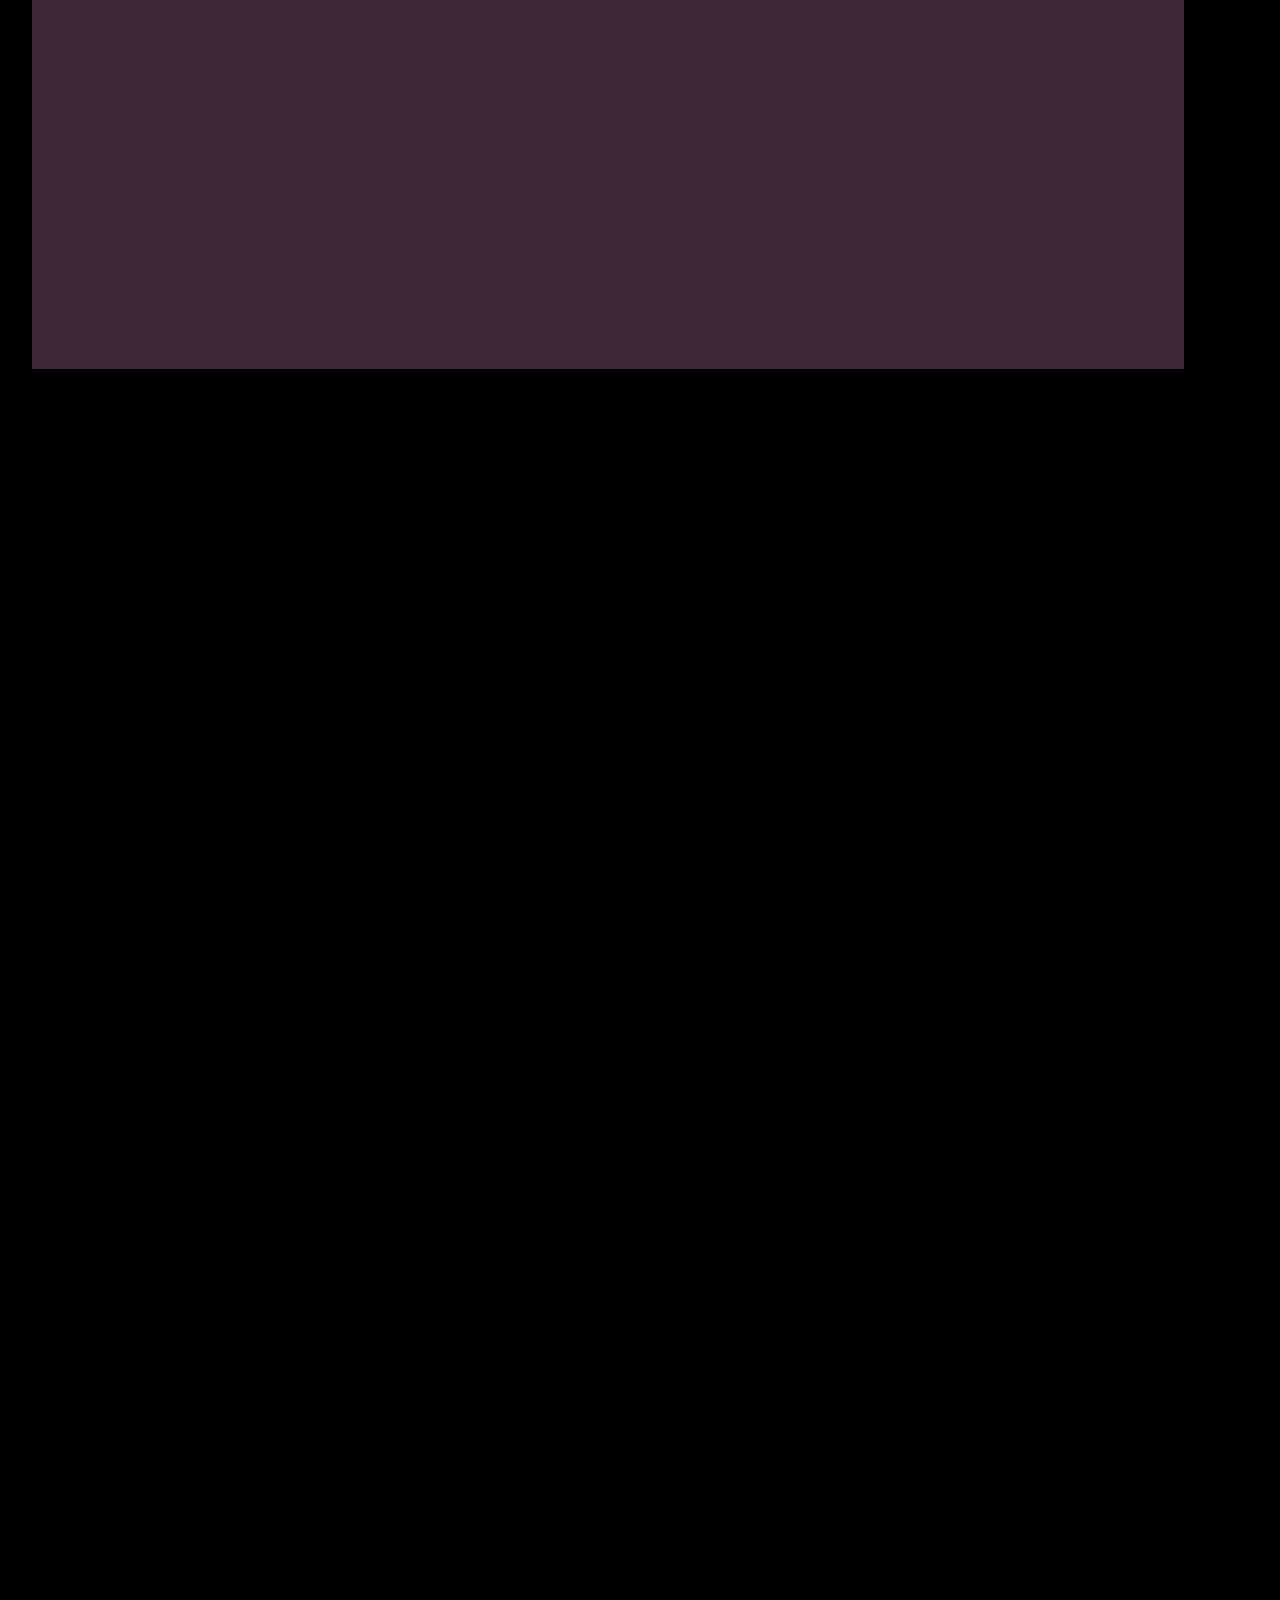
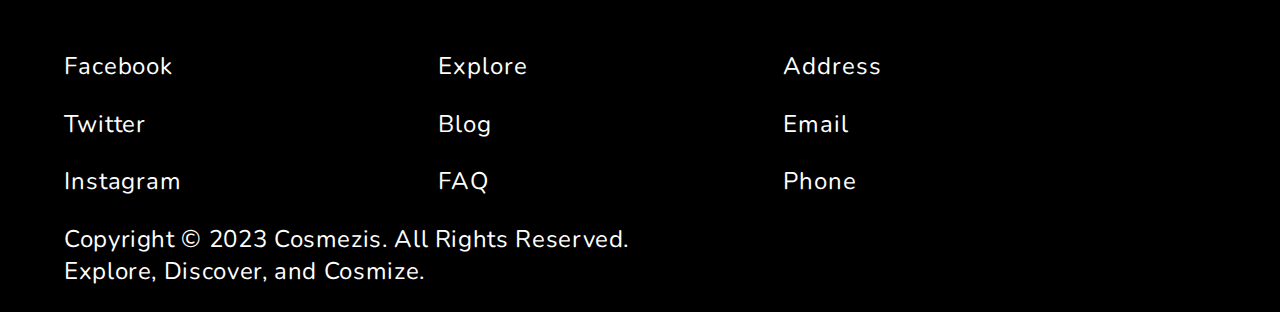
==== commit 360f87da: "Update index.html added jquery" ====
--- a/index.html
+++ b/index.html
@@ -11,7 +11,8 @@
         href="https://fonts.googleapis.com/css2?family=Kufam&family=Mouse+Memoirs&family=Nunito:wght@200;300&display=swap"
         rel="stylesheet">
     <link rel="stylesheet" href="style.css">
-    
+
+    <script defer src="https://code.jquery.com/jquery-3.6.0.min.js"></script>
     <script defer src="app.js"></script>
     <title>cosmezis</title>
 </head>
--- a/style.css
+++ b/style.css
@@ -32,6 +32,8 @@
     padding-top: 5vw;
 }
 
+
+
 /* body text and headings */
 h2 {
     font-family: Kufam;
@@ -118,6 +120,7 @@
         font-size: 1rem;
     }
 }
+
 
 /* logo */
 nav .logo a {
@@ -126,6 +129,7 @@
     text-decoration: none;
     color: var(--text-color);
 }
+
 
 /* nav */
 nav .nav-link {
@@ -177,6 +181,7 @@
     margin-right: 1vw;
 }
 
+
 /* hero */
 .hero {
     position: relative;
@@ -228,6 +233,7 @@
     right: 0;
     bottom: 0;
 }
+
 
 /* space odyssey section */
 .space {
@@ -274,6 +280,7 @@
     padding-left: 5vw;
 }
 
+
 /* about section */
 .about {
     max-width: 100%;
@@ -315,6 +322,7 @@
     padding-top: 1vh;
 }
 
+
 /* missions section */
 .missions {
     width: 100%;
@@ -339,6 +347,7 @@
     width: 20vw;
 }
 
+
 /* footer section */
 footer {
     background-color: var(--bg-color);
@@ -364,8 +373,8 @@
     margin-bottom: 2vw;
 }
 
+
 /* transition */
-
 .no-webkit-fill {
     -webkit-text-fill-color: #fff !important;
 }
@@ -422,8 +431,8 @@
 }
 
 
+
 /* hero button */
-
 .hero_btn {
     /* bottom: 15vh; */
     width: 220px;
@@ -536,8 +545,8 @@
     }
 }
 
+
 /* mission image text transition*/
-
 .mission-item {
     position: relative;
     overflow: hidden;
@@ -557,7 +566,7 @@
     transition: 0.5s;
 }
 
-.content {
+.img-content {
     width: 50%;
     height: 98.8%;
     position: absolute;
@@ -574,21 +583,13 @@
 
 }
 
-.mission-item:hover .content {
+.mission-item:hover .img-content {
     transform: rotateY(0deg);
 }
 
 .mission-item:hover .img__box {
     transform: translateX(50%);
 }
-
-
-
-
-
-
-
-
 
 
 
@@ -696,4 +697,149 @@
         padding-bottom: 5px;
         border: 1px solid black;
     }
-}+}
+
+
+/* Modal */
+.modal-wrapper {
+    width: 100%;
+    height: 100%;
+    position: fixed;
+    top: 0;
+    left: 0;
+    background:
+        linear-gradient(195deg, rgba(41, 41, 41, 0.52), rgba(0, 0, 0, 0.41)),
+        url("data:image/svg+xml,%3Csvg viewBox='0 0 400 400' xmlns='http://www.w3.org/2000/svg'%3E%3Cfilter id='noiseFilter'%3E%3CfeTurbulence type='fractalNoise' baseFrequency='10' numOctaves='6' stitchTiles='stitch'/%3E%3C/filter%3E%3Crect width='100%25' height='100%25' filter='url(%23noiseFilter)'/%3E%3C/svg%3E");
+    visibility: hidden;
+    opacity: 0;
+    transition: all 0.25s ease-in-out;
+}
+
+.modal-wrapper.open {
+    opacity: 1;
+    visibility: visible;
+}
+
+.modal {
+    width: 450px;
+    height: 340px;
+    display: flex;
+    position: fixed;
+    top: 0;
+    left: 0;
+    right: 0;
+    bottom: 0;
+    margin-inline: auto;
+    margin: auto;
+    display: flex;
+    flex-direction: column;
+    background: rgba(0, 0, 0, .5);
+    background-image: url(/img/astro.png);
+    background-size: contain;
+    background-repeat: no-repeat;
+    box-sizing: border-box;
+    box-shadow: 0 15px 25px rgba(0, 0, 0, .6);
+    border-radius: 10px;
+    border: 1px solid #000;
+    opacity: 0;
+    transition: all 0.5s ease-in-out;
+}
+
+
+.form-box {
+    position: absolute;
+}
+
+
+.form-box .form-detail {
+    position: relative;
+}
+
+.form-box .form-detail input {
+    width: 100%;
+    padding: 10px 0;
+    font-size: 16px;
+    color: #fff;
+    margin-bottom: 30px;
+    border: none;
+    border-bottom: 1px solid #c4c4c4;
+    outline: none;
+    background: transparent;
+}
+
+.form-box .form-detail label {
+    position: absolute;
+    top: 0;
+    left: 0;
+    padding: 10px 0;
+    font-size: 16px;
+    color: #c4c4c4;
+    pointer-events: none;
+    transition: .5s;
+}
+
+.form-box .form-detail input:focus~label,
+.form-box .form-detail input:valid~label {
+    top: -20px;
+    left: 0;
+    color: #efeeee;
+    font-size: 12px;
+}
+
+.modal-wrapper.open .modal {
+    opacity: 1;
+}
+
+.head {
+    width: 100%;
+    height: 5px;
+    padding: 10px;
+    /* overflow: hidden; */
+    /* background: rgba(0,0,0,.6); */
+    border-top-right-radius: 10px;
+    border-top-left-radius: 10px;
+}
+
+.btn-close {
+    width: 32px;
+    height: 32px;
+    display: block;
+    float: right;
+}
+
+.btn-close::before,
+.btn-close::after {
+    content: '';
+    width: 32px;
+    height: 6px;
+    display: block;
+    background: rgba(0, 0, 0, .7);
+}
+
+.btn-close::before {
+    margin-top: 12px;
+    transform: rotate(45deg);
+}
+
+.btn-close::after {
+    margin-top: -6px;
+    transform: rotate(-45deg);
+}
+
+.modal-content {
+    padding: 5%;
+    /* color: #fff; */
+    font-size: 10px;
+    font-family: Nunito;
+}
+
+.modal form button {
+    height: 40px;
+    width: 200px;
+    font-size: 1rem;
+    letter-spacing: .05vw;
+    /* color: #fff; */
+    background: rgba(255, 255, 255, .2);
+    border: 2px solid #000;
+    cursor: pointer;
+}
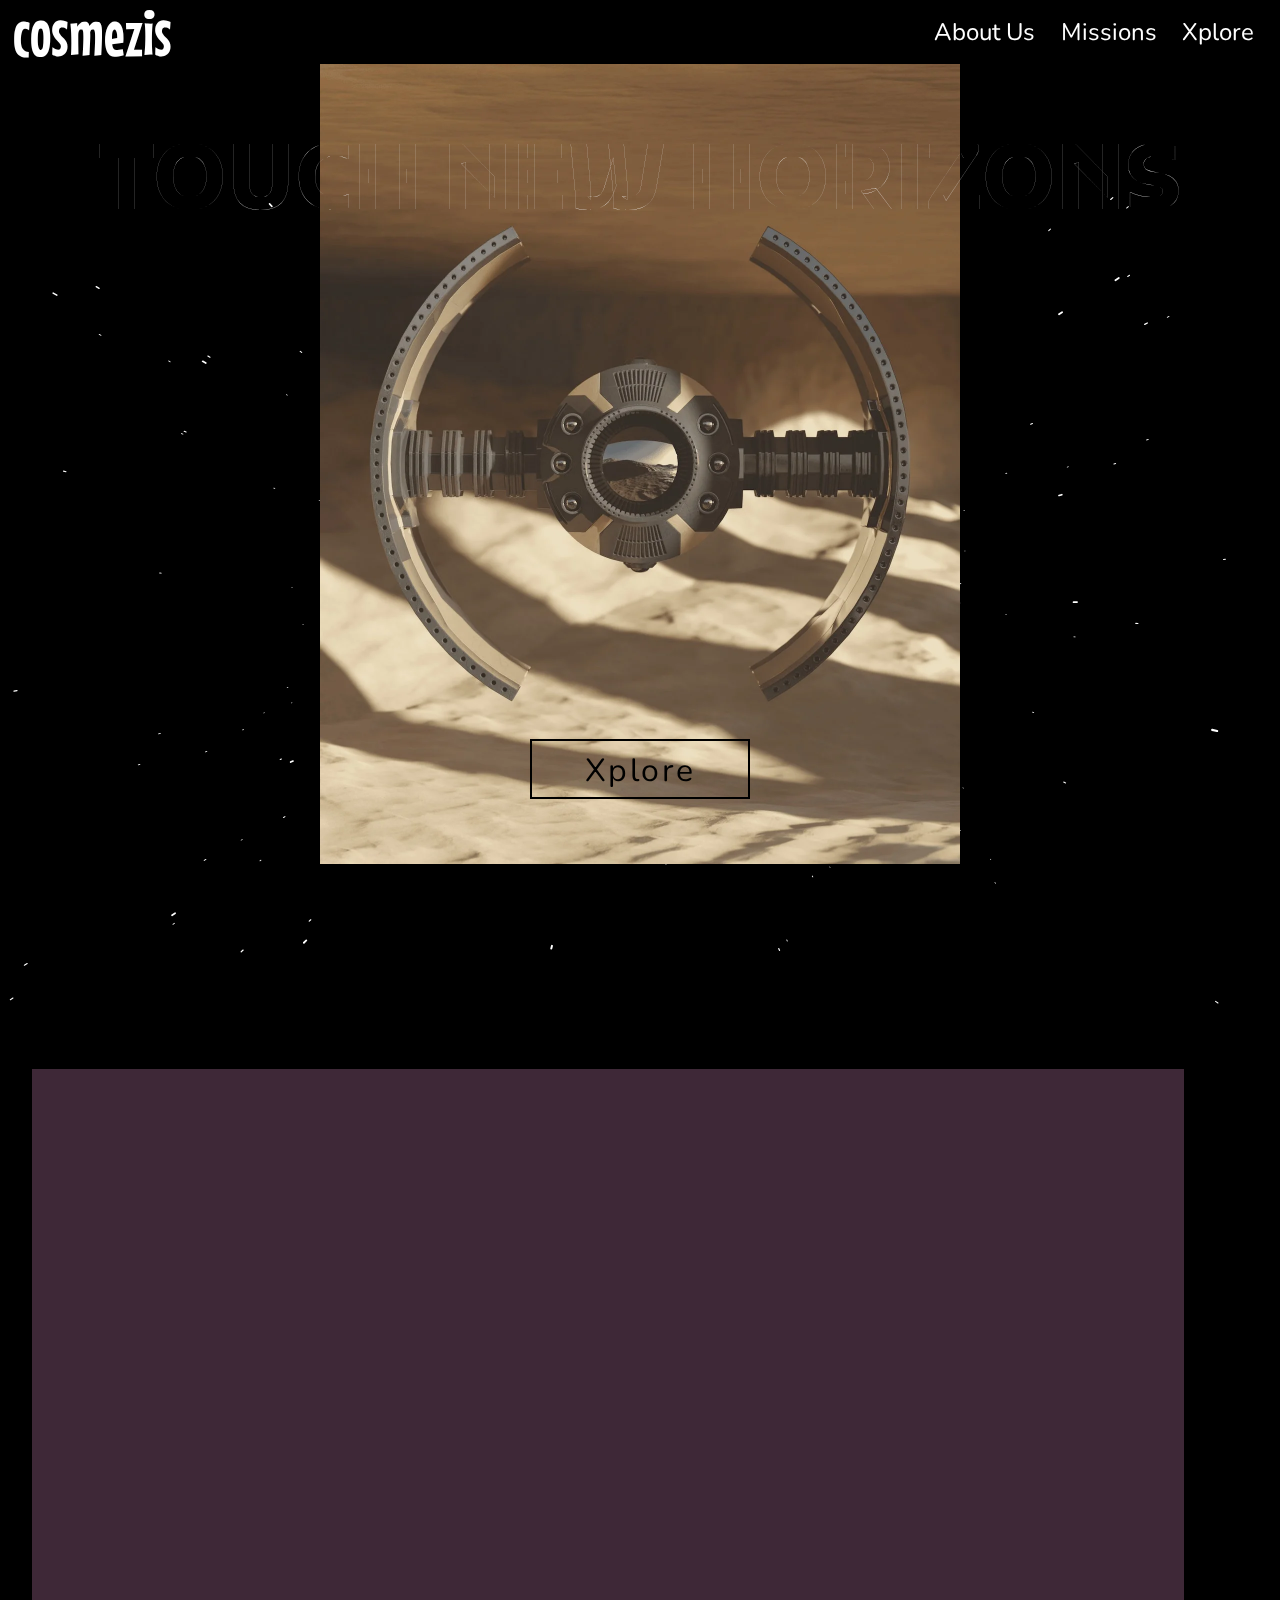
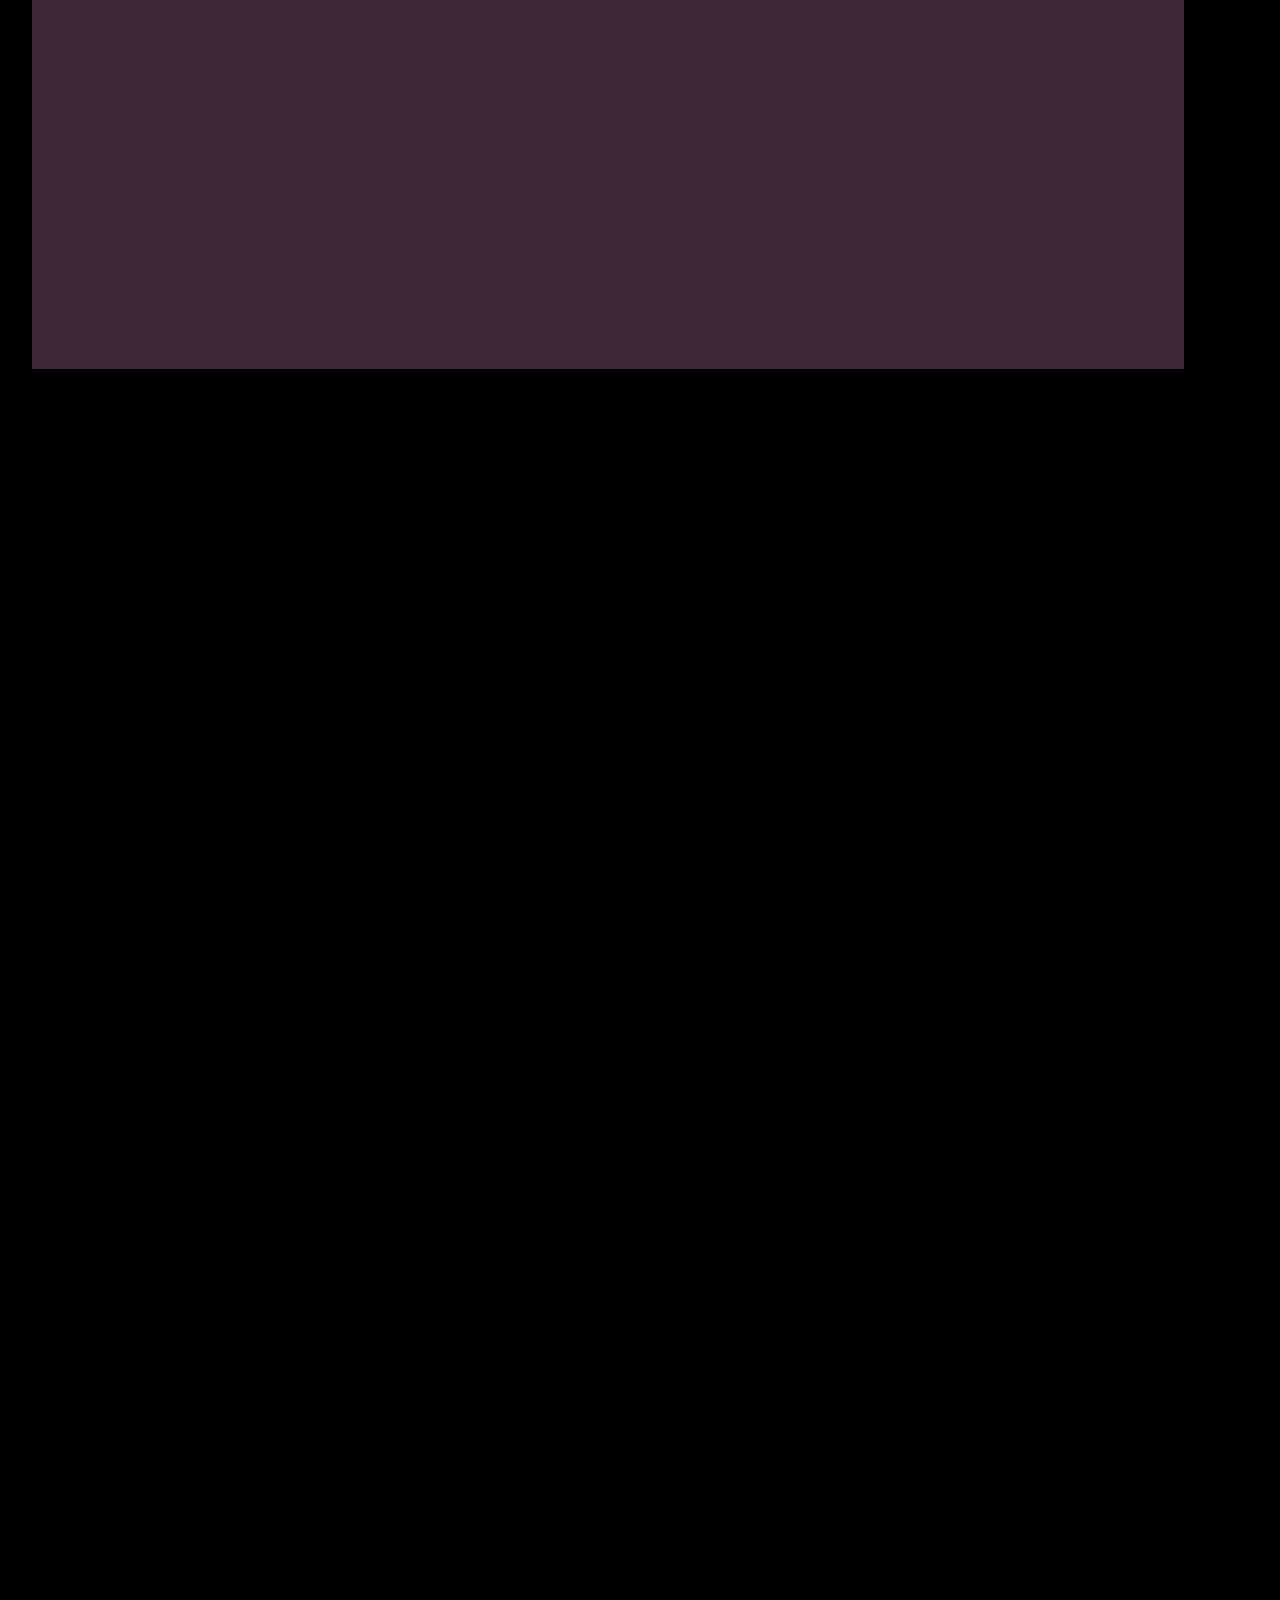
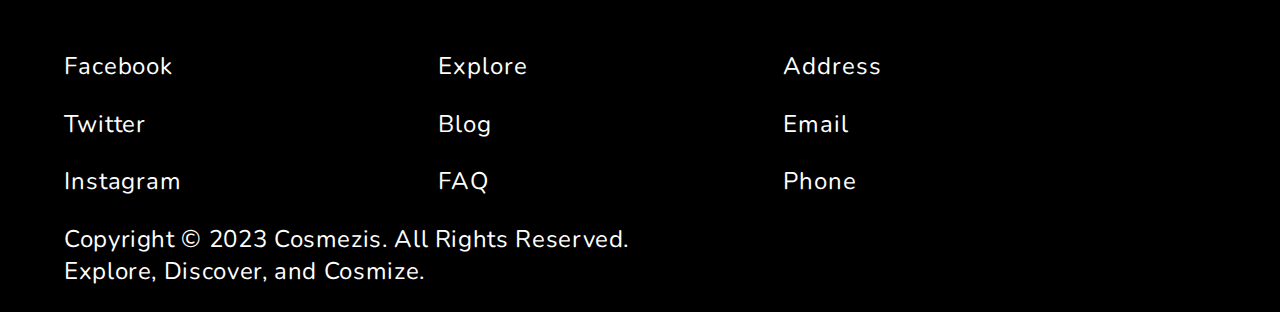
==== commit 80f8a2f2: "Update index.html" ====
--- a/index.html
+++ b/index.html
@@ -4,6 +4,7 @@
 <head>
     <meta charset="UTF-8">
     <meta name="viewport" content="width=device-width, initial-scale=1.0">
+    <meta name="google-site-verification" content="pjXiEN1phAVdFRW2uJDdjLIgKpPwZxwBn7nDnRjKZUk" />
 
 
     <link rel="icon" type="image/webp" size="32x32" href="./img/cosmezis_logo.webp" alt="cosmezis logo">
--- a/style.css
+++ b/style.css
@@ -733,9 +733,9 @@
     margin: auto;
     display: flex;
     flex-direction: column;
-    background: rgba(0, 0, 0, .5);
-    background-image: url(/img/astro.png);
-    background-size: contain;
+    background: rgba(0, 0, 0, .8);
+    background-image: url(img/astro.webp);
+    background-size: cover;
     background-repeat: no-repeat;
     box-sizing: border-box;
     box-shadow: 0 15px 25px rgba(0, 0, 0, .6);
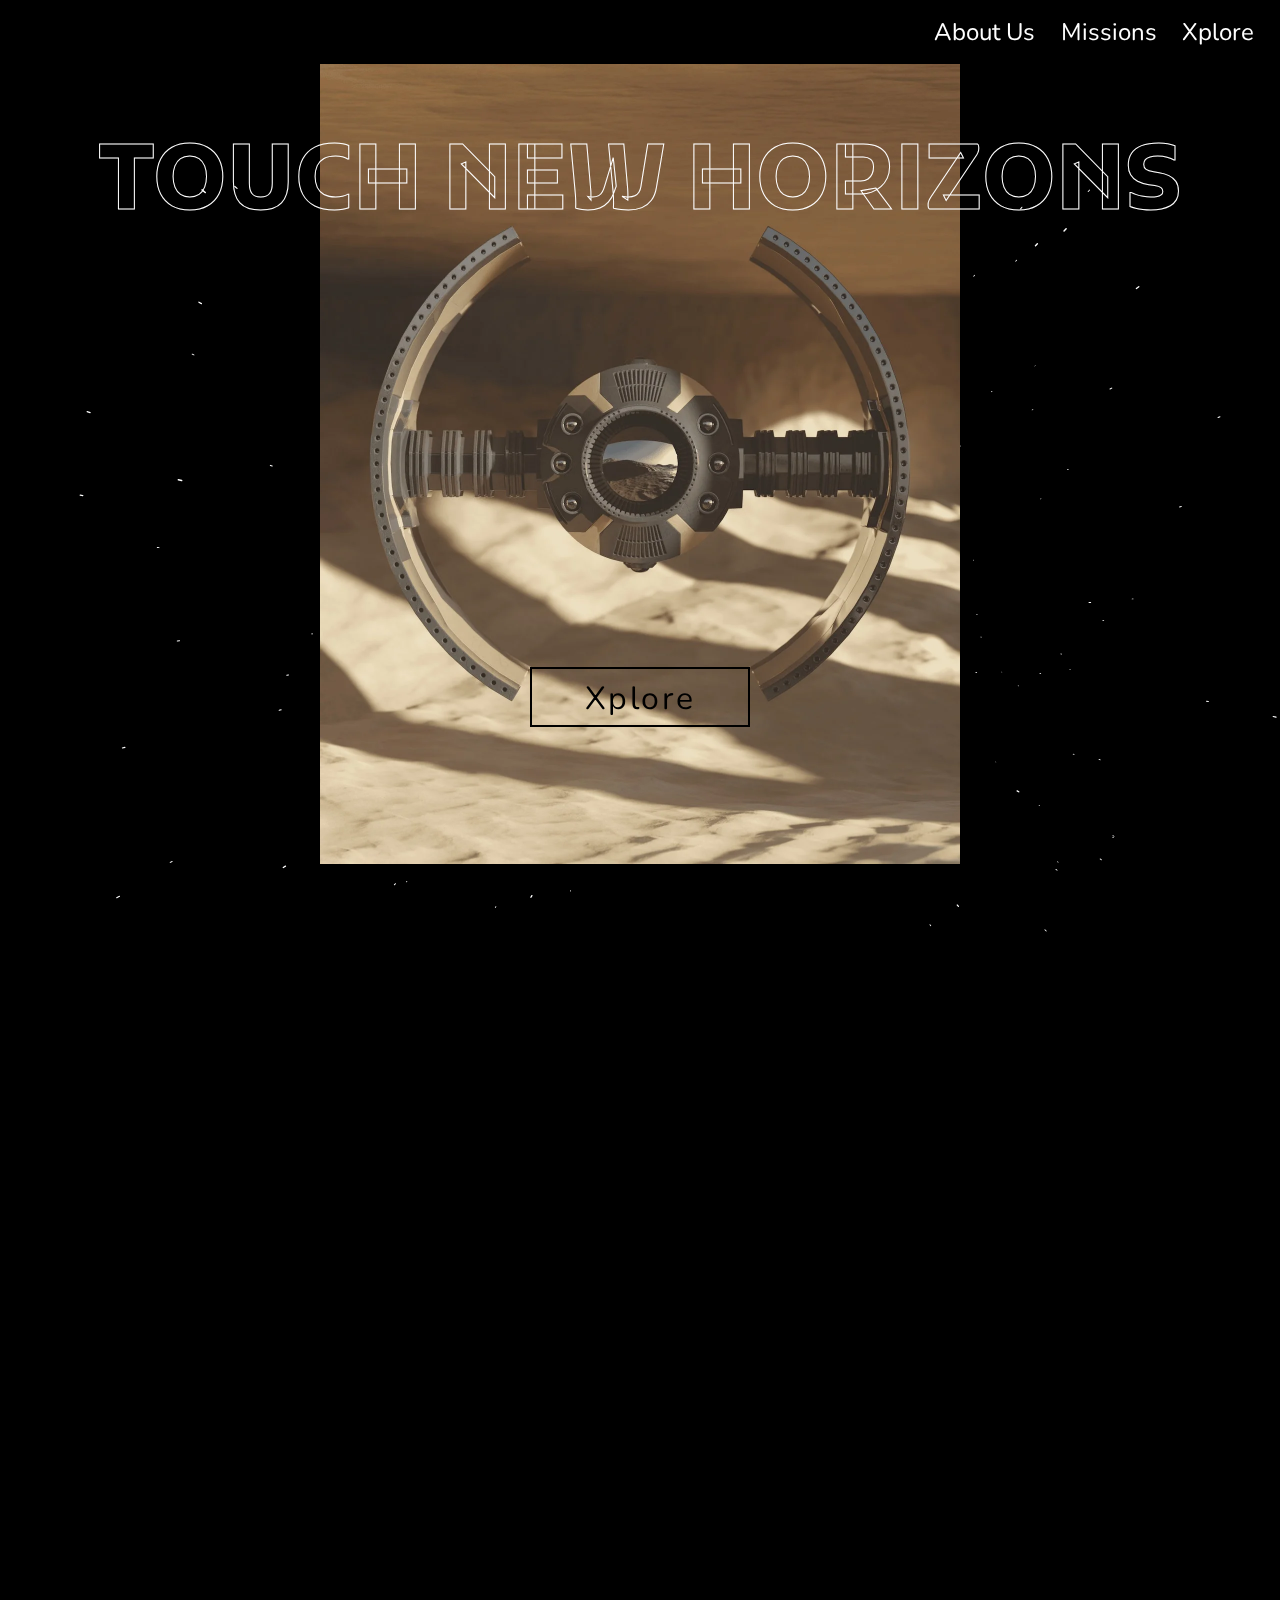
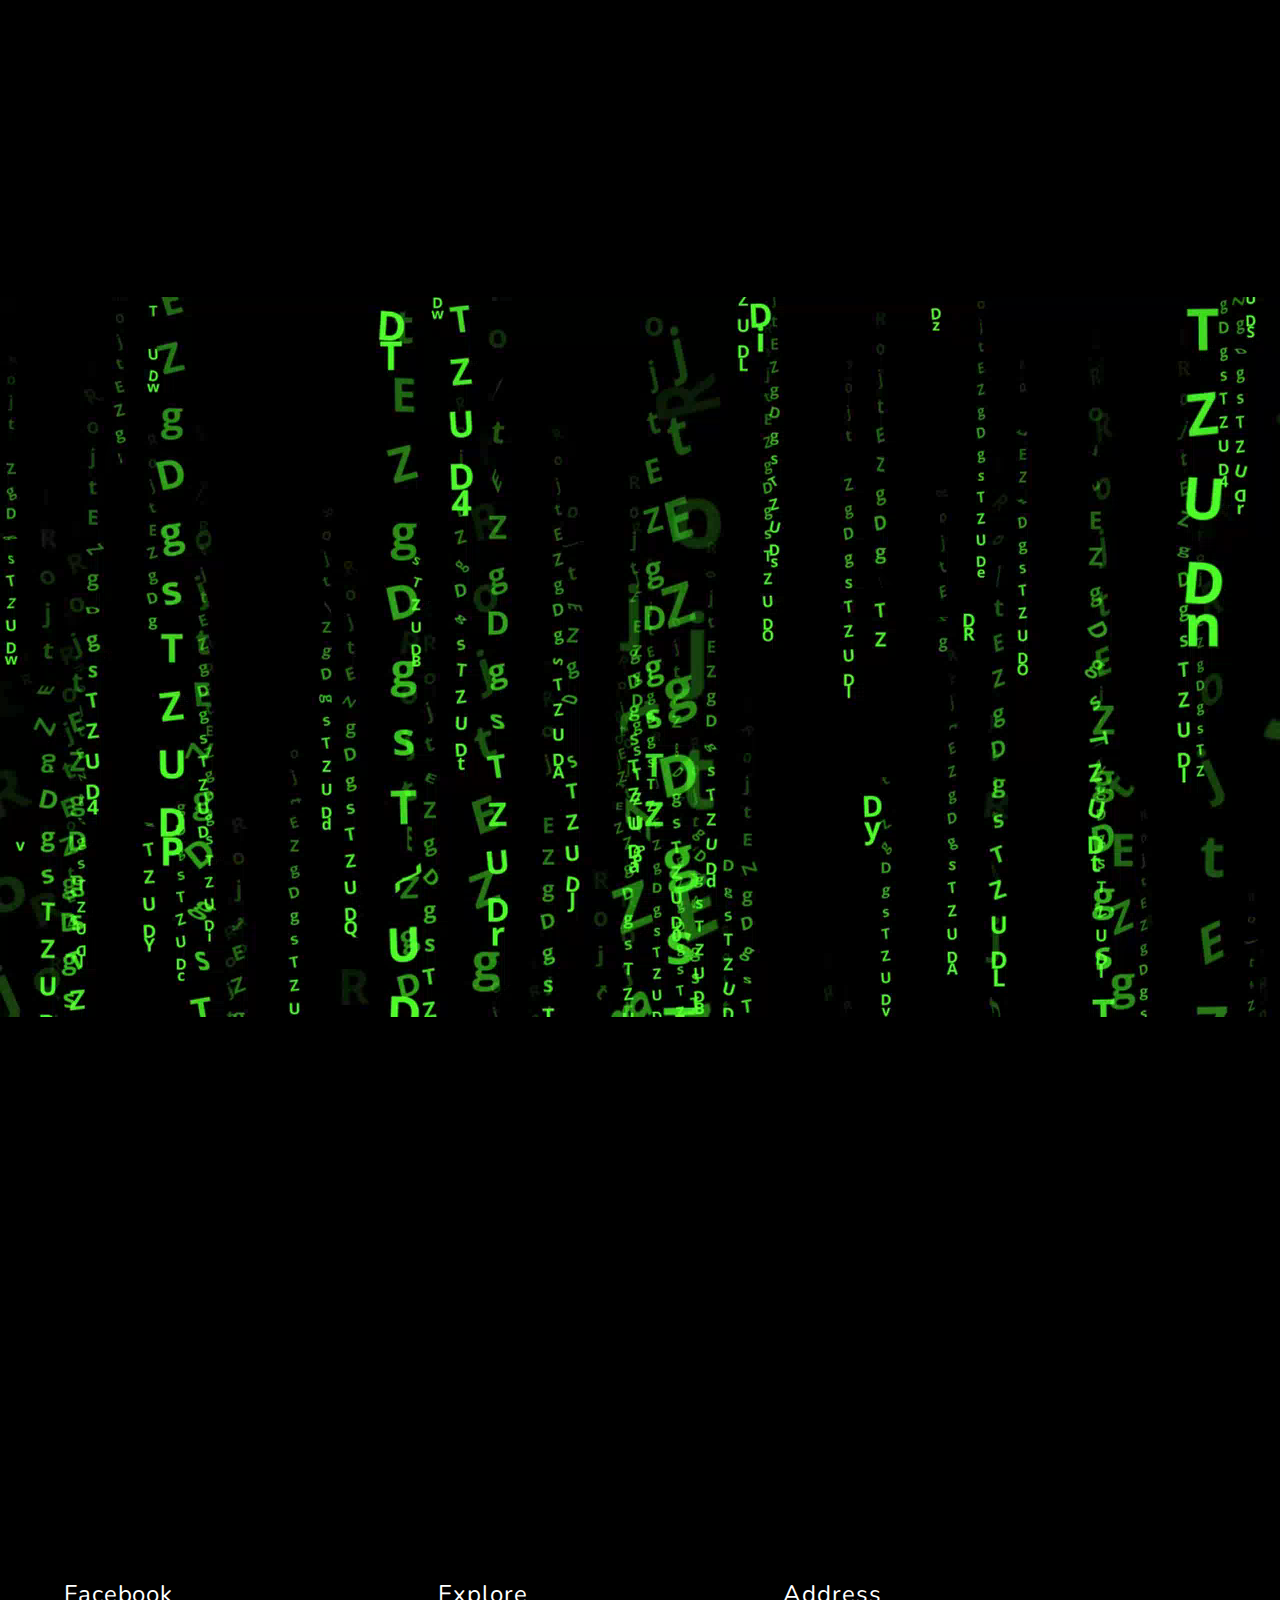
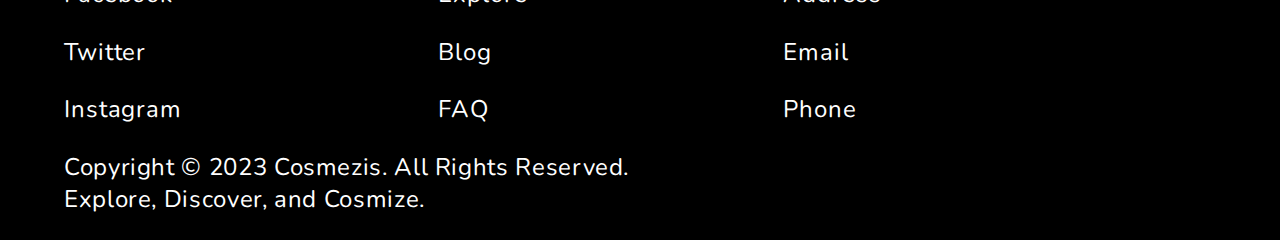
==== commit 4a415757: "optimized and customized" ====
--- a/index.html
+++ b/index.html
@@ -5,16 +5,19 @@
     <meta charset="UTF-8">
     <meta name="viewport" content="width=device-width, initial-scale=1.0">
     <meta name="google-site-verification" content="pjXiEN1phAVdFRW2uJDdjLIgKpPwZxwBn7nDnRjKZUk" />
-
-
-    <link rel="icon" type="image/webp" size="32x32" href="./img/cosmezis_logo.webp" alt="cosmezis logo">
-    <link
-        href="https://fonts.googleapis.com/css2?family=Kufam&family=Mouse+Memoirs&family=Nunito:wght@200;300&display=swap"
-        rel="stylesheet">
+    <meta name="author" content="Rahul Raj (lisztomania23)">
+
+    <link rel="icon" type="image/webp" size="32x32" href="./img/cosmezis_logo.webp" alt="">
+
+    <link rel="preconnect" href="https://fonts.googleapis.com">
+    <link rel="preconnect" href="https://fonts.gstatic.com" crossorigin>
+    <link rel="stylesheet"
+        href="https://fonts.googleapis.com/css2?family=Kufam&family=Mouse+Memoirs&family=Nunito:wght@200;300&display=swap">
     <link rel="stylesheet" href="style.css">
 
-    <script defer src="https://code.jquery.com/jquery-3.6.0.min.js"></script>
-    <script defer src="app.js"></script>
+    <!-- <script defer src="https://code.jquery.com/jquery-3.6.0.min.js"></script> -->
+    <script src="xo.js"></script>
+    <script defer src="script.js"></script>
     <title>cosmezis</title>
 </head>
 
@@ -33,10 +36,12 @@
 
         <section class="hero">
 
-            <div class="star"><canvas id="c"></canvas></div>
-            <!-- <video autoplay loop muted playsinline class="hero_video"> -->
+            <div class="star"><canvas id="space"></canvas></div>
+
+            <!-- <video autoplay loop muted playsinline class="hero_video">
             <source src="vid/by-Timo-Herbert-from-Pixabay.mp4" type="video/mp4">
-            </video>
+            </video> -->
+
             <div class="hero_img"><img class="hiddenhero" src="img/pexels-Photo-by-Kristaps.webp"
                     alt="ExoTerra drone for navigation and exploration"></div>
             <h1 class="hero_text hidden-hero-text">TOUCH NEW HORIZONS</h1>
@@ -80,9 +85,14 @@
             </div>
         </section>
         <section class="about" id="about_us">
-            <video autoplay loop muted playsinline class="about_video">
-                <source src="vid/by-9991096-from-Pixabay.mp4" type="video/mp4">
+            <video autoplay loop muted playsinline class="about_video" loading="lazy">
+                <source src="vid/by-Chot-Studio-from-Vecteezy.mp4" type="video/mp4">
             </video>
+
+            <!-- <div class="matrix">
+                <matrix></matrix>
+            </div> -->
+
             <div class="about_text hidden">
                 <div class="about_bg hidden">
                     <h2>About Us</h2>
@@ -109,7 +119,8 @@
             <div class="mission_img">
                 <div class="mission-item">
                     <div class="img__box">
-                        <img class="hidden" src="img/space-colony.webp" alt="space colony on Seraphix Prime">
+                        <img class="hidden" src="img/space-colony.webp" alt="space colony on Seraphix Prime"
+                            loading="lazy">
                     </div>
                     <div class="img-content">
                         <p class="content__text">
@@ -121,7 +132,7 @@
                 <div class="mission-item">
                     <div class="img__box">
                         <img class="hidden" src="img/alien-planet.webp"
-                            alt="Towering high flowers of Gardens of Lunaria">
+                            alt="Towering high flowers of Gardens of Lunaria" loading="lazy">
                     </div>
                     <div class="img-content">
                         <p class="content__text">
@@ -133,7 +144,7 @@
                 <div class="mission-item">
                     <div class="img__box">
                         <img class="hidden" src="img/black-hole-home.webp"
-                            alt="An engineer floating near Nomad's Hope ark">
+                            alt="An engineer floating near Nomad's Hope ark" loading="lazy">
                     </div>
                     <div class="img-content">
                         <p class="content__text">
@@ -197,6 +208,7 @@
             </div>
         </div>
     </div>
+
 </body>
 
-</html>
+</html>--- a/style.css
+++ b/style.css
@@ -5,7 +5,13 @@
     --about-bg-col1: #71948d;
     --about-bg-col2: #4c674f;
     --missions-bg-col: #c28d3d;
-    --text-color: #fff;
+    --text-color-logo: #fff;
+    --text-color-h1: #fff;
+    --text-color-h2: #fff;
+    --text-color-p: #fff;
+    --font-logo: Mouse Memoirs;
+    --font-heading: Kufam;
+    --font-text: Nunito;
 }
 
 * {
@@ -19,7 +25,8 @@
     max-width: 100%;
     overflow-x: hidden;
     background-color: var(--missions-bg-col);
-    color: var(--text-color);
+    color: var(--text-color-p);
+    scroll-behavior: smooth
 }
 
 main {
@@ -28,7 +35,7 @@
     justify-content: center;
     align-items: center;
     background-color: var(--bg-color);
-    color: var(--text-color);
+    color: var(--text-color-p);
     padding-top: 5vw;
 }
 
@@ -36,22 +43,25 @@
 
 /* body text and headings */
 h2 {
-    font-family: Kufam;
+    font-family: var(--font-heading);
     font-size: 3rem;
     letter-spacing: .1vw;
+    color: var(--text-color-h2);
 }
 
 h3 {
     font-size: 3rem;
+    color: var(--text-color-p);
 }
 
 h1 {
-    font-family: Kufam;
+    font-family: var(--font-heading);
     font-size: 7vw;
+    color: var(--text-color-h2);
 }
 
 p {
-    font-family: Nunito;
+    font-family: var(--font-text);
     font-size: 1.5rem;
     letter-spacing: .05vw;
 }
@@ -59,7 +69,7 @@
 .content__text {
     font-size: 1.1rem;
     letter-spacing: .01vw;
-    color: #fff;
+    color: var(--text-color-p);
 }
 
 footer,
@@ -122,20 +132,24 @@
 }
 
 
+
 /* logo */
 nav .logo a {
-    font-family: Mouse Memoirs;
+    font-family: var(--font-logo);
     font-size: 5vw;
+    letter-spacing: .1rem;
+    font-weight: bold;
     text-decoration: none;
-    color: var(--text-color);
-}
+    color: var(--text-color-logo);
+}
+
 
 
 /* nav */
 nav .nav-link {
     text-decoration: none;
     font-family: Nunito;
-    color: var(--text-color);
+    color: var(--text-color-p);
     font-size: 1.5rem;
     position: relative;
 }
@@ -148,7 +162,7 @@
     bottom: 0;
     left: 50%;
     transform: translateX(-50%);
-    background: var(--text-color);
+    background: var(--text-color-p);
     transition: width 0.3s;
 }
 
@@ -164,7 +178,7 @@
     z-index: 5;
     display: flex;
     justify-content: space-between;
-    color: var(--text-color);
+    color: var(--text-color-p);
     background-color: var(--bg-color);
     align-items: center;
     padding: 1vh 1vw;
@@ -182,6 +196,7 @@
 }
 
 
+
 /* hero */
 .hero {
     position: relative;
@@ -204,8 +219,8 @@
 
 .hero .star {
     aspect-ratio: 16 / 9;
-    max-height: 90%;
-    max-width: 90vw;
+    height: 90%;
+    width: 90vw;
     object-fit: cover;
 }
 
@@ -233,6 +248,7 @@
     right: 0;
     bottom: 0;
 }
+
 
 
 /* space odyssey section */
@@ -281,6 +297,7 @@
 }
 
 
+
 /* about section */
 .about {
     max-width: 100%;
@@ -323,6 +340,7 @@
 }
 
 
+
 /* missions section */
 .missions {
     width: 100%;
@@ -348,6 +366,7 @@
 }
 
 
+
 /* footer section */
 footer {
     background-color: var(--bg-color);
@@ -372,6 +391,7 @@
 footer ul li {
     margin-bottom: 2vw;
 }
+
 
 
 /* transition */
@@ -396,7 +416,7 @@
 .hidden-hero-text {
     opacity: 0;
     -webkit-text-fill-color: transparent;
-    -webkit-text-stroke: 0.1px white;
+    -webkit-text-stroke: 1px white;
     transform: translateY(30vh);
     transition: all 1.5s ease-in-out;
 }
@@ -546,6 +566,7 @@
 }
 
 
+
 /* mission image text transition*/
 .mission-item {
     position: relative;
@@ -611,6 +632,33 @@
     .hero_btn {
         bottom: 15vh;
     }
+
+/* logo animation */
+nav .logo a{
+    color: var(--bg-color);
+}
+
+    nav .logo{
+        background-image: url(img/cosmezis_logo.webp);
+        background-size:5vw;
+        background-position:180%;
+        background-repeat: no-repeat;
+        animation: animation 2s linear infinite alternate;
+        padding-inline: 1vw;
+        border-radius: 2.5vw;
+    }
+    
+    nav .logo a:hover{
+        color: var(--text-color-logo);
+    }
+    
+    
+    @keyframes animation{
+        100%{
+            background-position:-80%;
+        }
+    }
+    
 }
 
 @media screen and (max-width: 990px) {
@@ -624,6 +672,10 @@
         font-size: 1.3rem;
         width: 160px;
         height: 45px;
+    }
+
+    .hero .star {
+        max-width: 90vw;
     }
 }
 
@@ -675,7 +727,7 @@
     }
 }
 
-@media screen and (max-width: 420px) {
+@media screen and (max-width: 435px) {
     .hero_btn {
         bottom: -2vh;
         font-size: .9rem;
@@ -684,6 +736,10 @@
         border: 1px solid black;
         padding-top: 2px;
         padding-bottom: 5px;
+    }
+
+    .hero .star {
+        max-width: 90vw;
     }
 }
 
@@ -698,6 +754,7 @@
         border: 1px solid black;
     }
 }
+
 
 
 /* Modal */
@@ -794,8 +851,6 @@
     width: 100%;
     height: 5px;
     padding: 10px;
-    /* overflow: hidden; */
-    /* background: rgba(0,0,0,.6); */
     border-top-right-radius: 10px;
     border-top-left-radius: 10px;
 }
@@ -828,7 +883,6 @@
 
 .modal-content {
     padding: 5%;
-    /* color: #fff; */
     font-size: 10px;
     font-family: Nunito;
 }
@@ -843,3 +897,47 @@
     border: 2px solid #000;
     cursor: pointer;
 }
+
+
+
+/* matrix rain */
+
+/* matrix {
+    max-width:90vw;
+    max-height: 90vh;
+    display: flex;
+    align-items: center; 
+    justify-content: center;
+    overflow: hidden;
+}
+
+dope {
+    display: block;
+    width: 2vmax; 
+    height: 2vmax; 
+    font-size: 2vmax; 
+    color: #9bff9b11;
+    text-align: center;
+    font-family: "Helvetica Neue", Helvetica, sans-serif;
+} */
+
+
+html {
+    cursor: url("img/astronaut_cursor.png"), auto !important;
+}
+
+a, a:hover, a:focus, button, button:hover, button:focus {
+    cursor: url("img/astronaut_cursor_hover.png"), auto !important;
+}
+
+::-webkit-scrollbar{
+    width:5px;
+}
+
+::-webkit-scrollbar-track{
+    background: #000;
+}
+
+::-webkit-scrollbar-thumb{
+    background: linear-gradient(#000 1%, #fff 50%, #000 99%);
+}